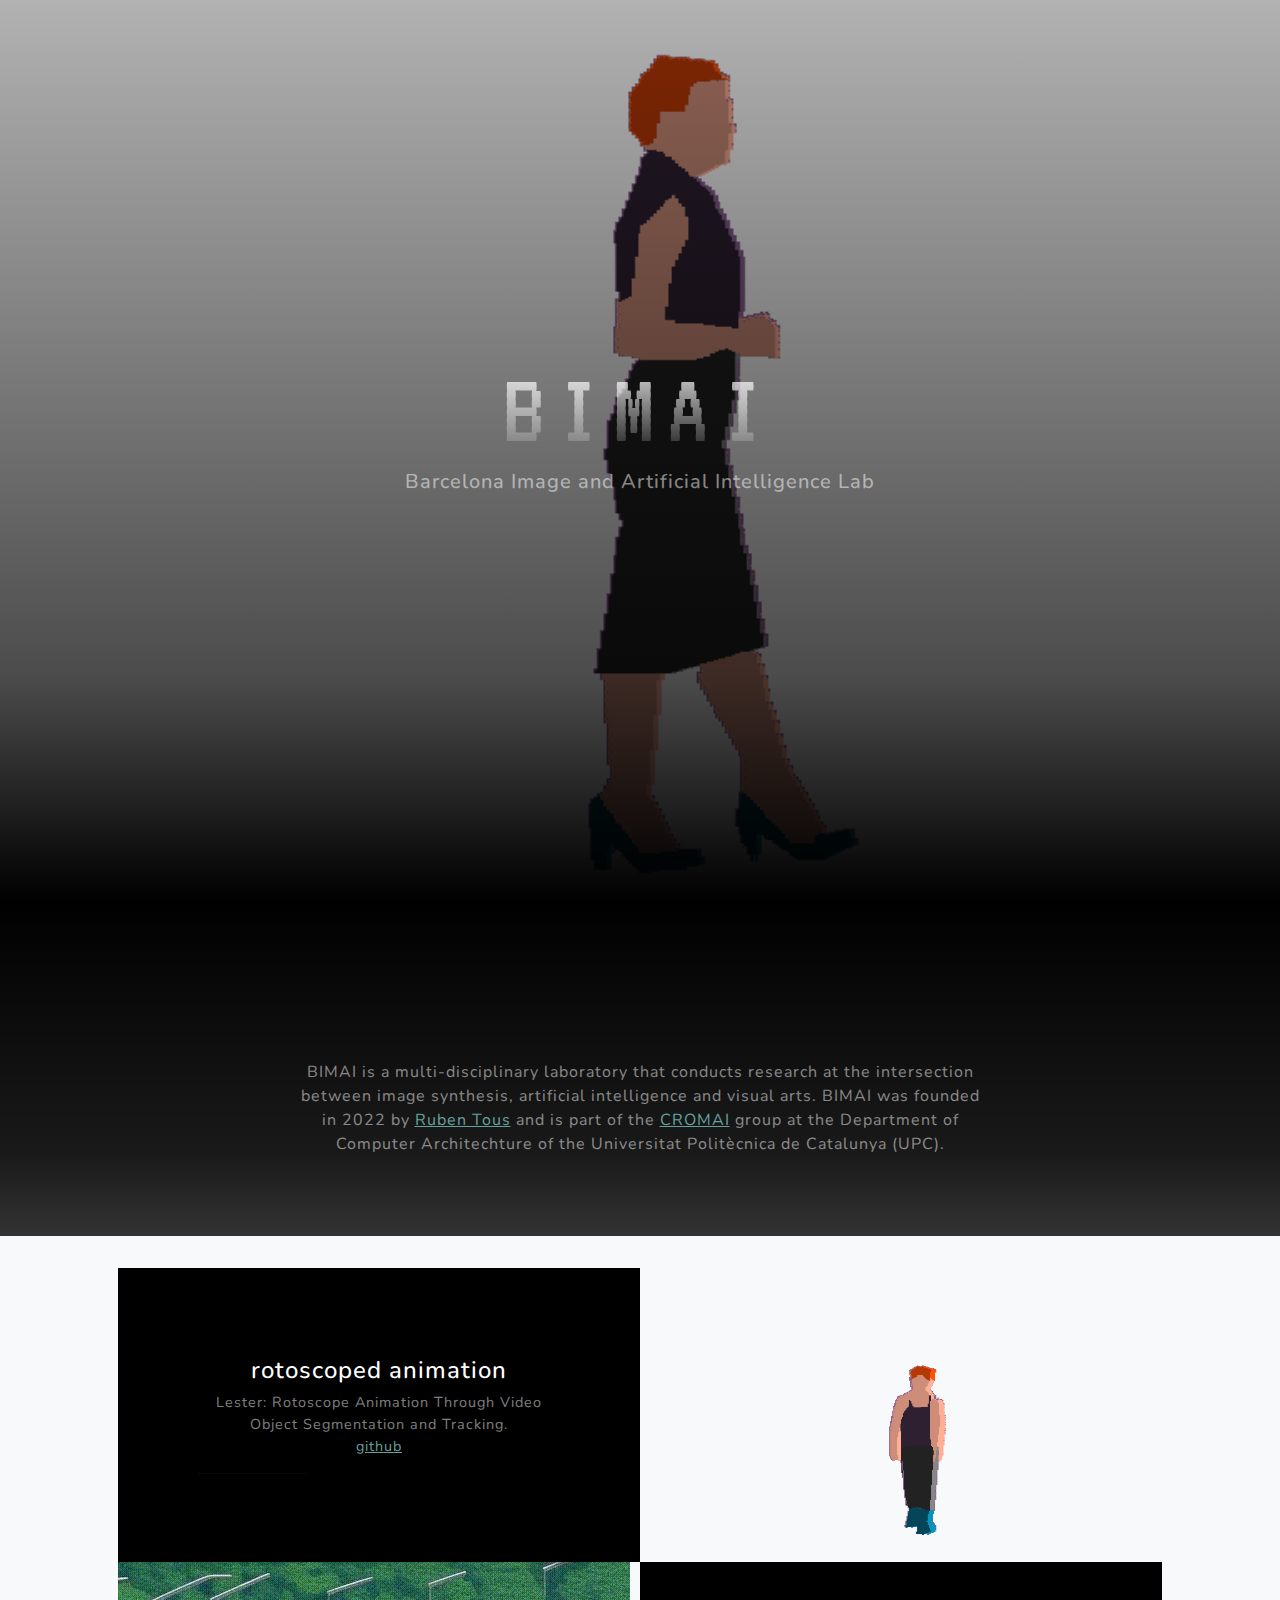
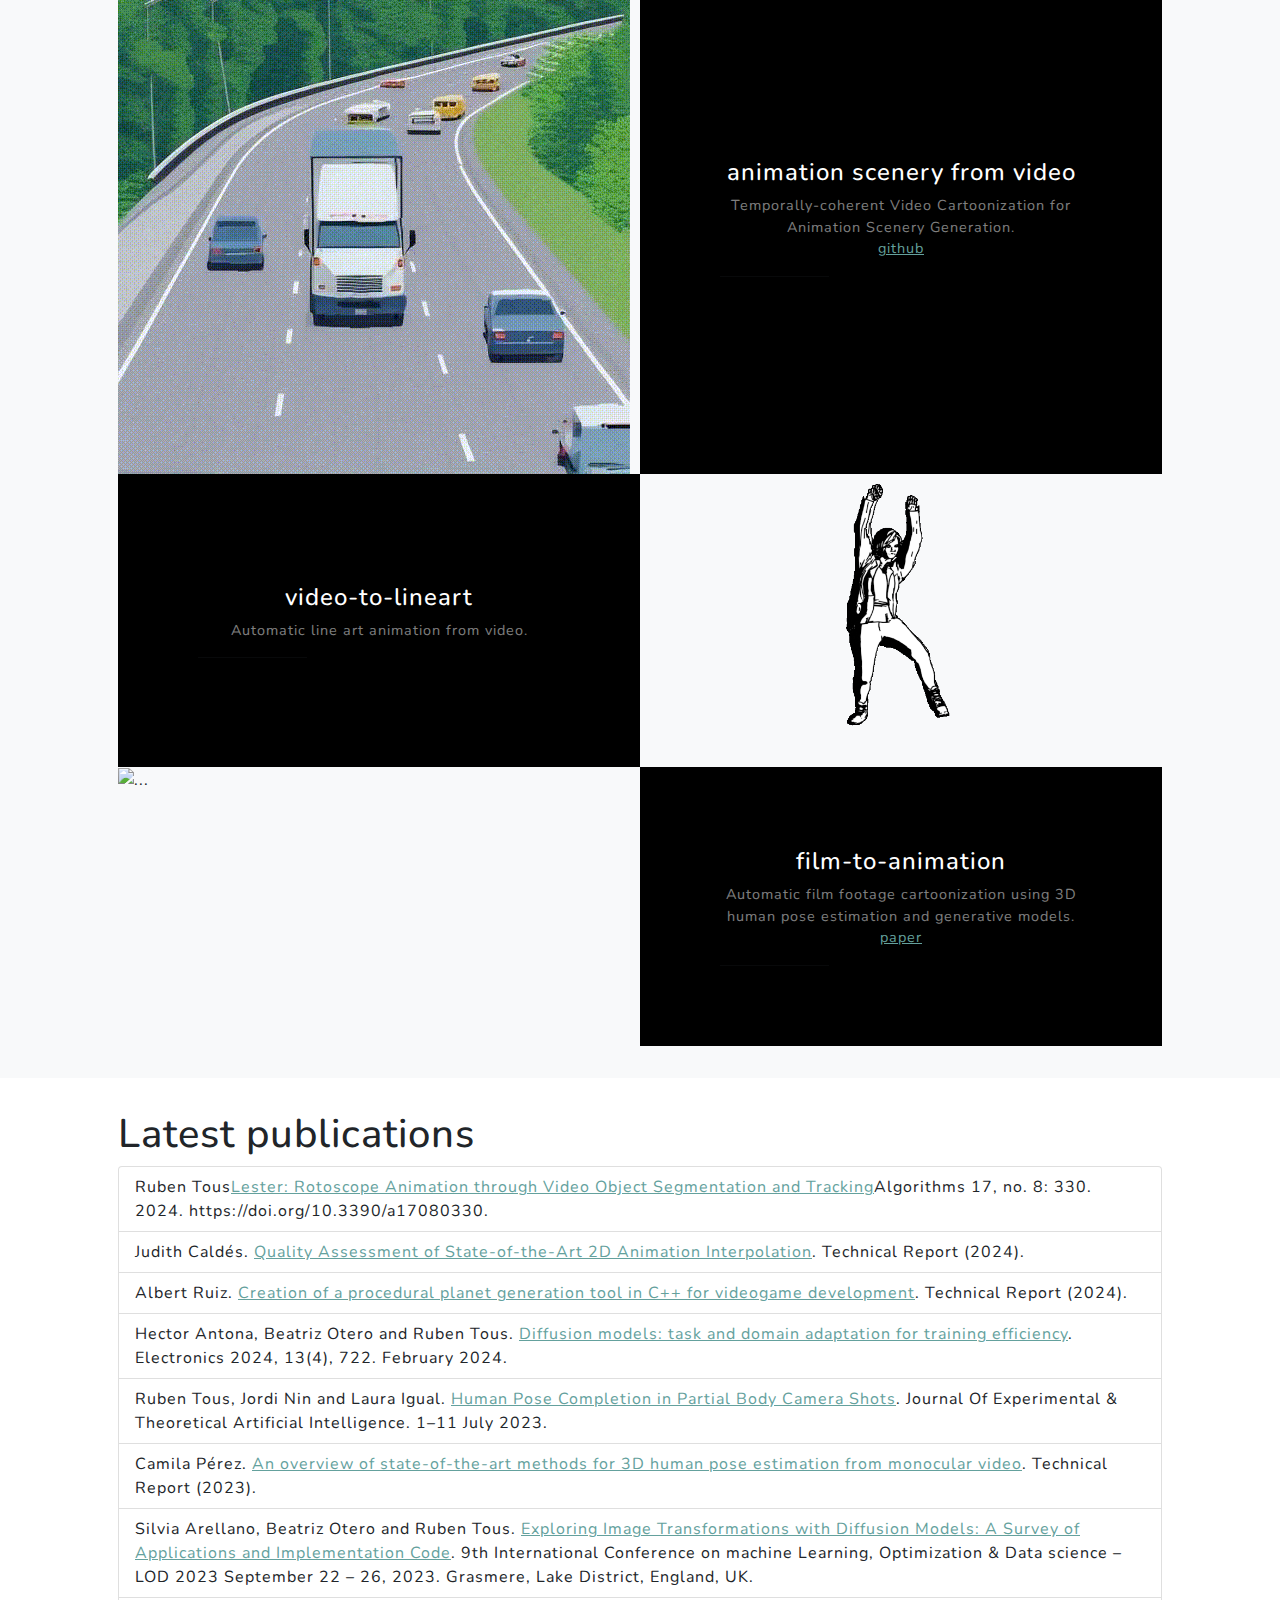
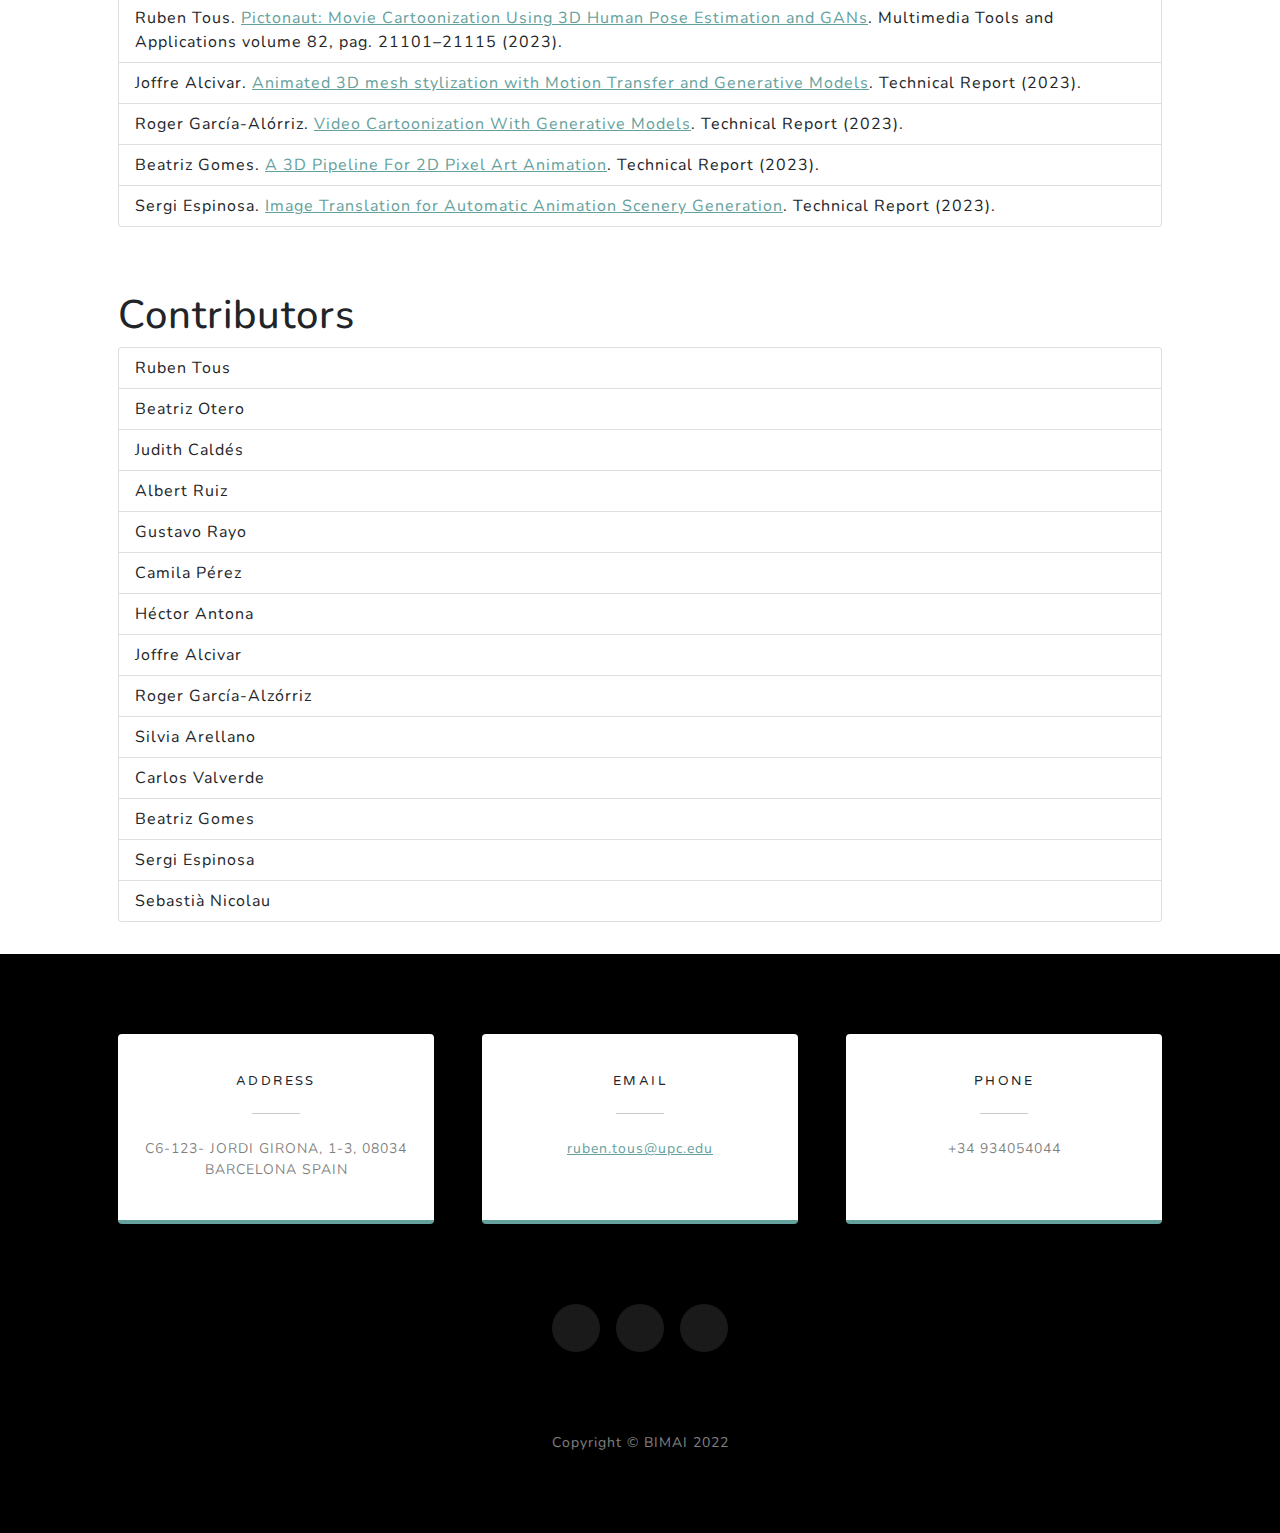
==== index.html @ 22941f3d "nc" ====
<!DOCTYPE html>
<html lang="en">
    <head>
        <meta charset="utf-8" />
        <meta name="viewport" content="width=device-width, initial-scale=1, shrink-to-fit=no" />
        <meta name="description" content="" />
        <meta name="author" content="" />
        <title>BIMAI Barcelona Image and Artificial Intelligence Lab</title>
        <link rel="icon" type="image/x-icon" href="assets/favicon.ico" />
        <!-- Font Awesome icons (free version)-->
        <script src="https://use.fontawesome.com/releases/v6.1.0/js/all.js" crossorigin="anonymous"></script>
        <!-- Google fonts-->
        <link href="https://fonts.googleapis.com/css?family=Varela+Round" rel="stylesheet" />
        <link href="https://fonts.googleapis.com/css?family=Varela+Round" rel="stylesheet" />
        <link href="https://fonts.googleapis.com/css2?family=VT323&display=swap" rel="stylesheet">
        <link href="https://fonts.googleapis.com/css?family=Nunito:200,200i,300,300i,400,400i,600,600i,700,700i,800,800i,900,900i" rel="stylesheet" />
        <!-- Core theme CSS (includes Bootstrap)-->
        <link href="css/styles.css" rel="stylesheet" />
    </head>
    <body id="page-top">
        <!-- Navigation-->
        <!--<nav class="navbar navbar-expand-lg navbar-light fixed-top" id="mainNav">
            <!--<div class="navbar-logo">
                <a href="http://upc.edu"><img src="assets/img/upc-positiu-p3005.png" alt="Test" height="100"  /></a>
            </div>-->
			<!--<div class="container px-4 px-lg-5">
                <button class="navbar-toggler navbar-toggler-right" type="button" data-bs-toggle="collapse" data-bs-target="#navbarResponsive" aria-controls="navbarResponsive" aria-expanded="false" aria-label="Toggle navigation">
                    Menu
                    <i class="fas fa-bars"></i>
                </button>
                <div class="collapse navbar-collapse" id="navbarResponsive">
                    <ul class="navbar-nav ms-auto">
                        <li class="nav-item"><a class="nav-link" href="#about">About</a></li>
                        <li class="nav-item"><a class="nav-link" href="#projects">Projects</a></li>
                        <li class="nav-item"><a class="nav-link" href="#signup">Contact</a></li>
                    </ul>
                </div>
				
            </div>
			
        </nav>-->
        <!-- Masthead-->
        <header class="masthead">
            <div class="container px-4 px-lg-5 d-flex h-100 align-items-center justify-content-center">
                <div class="d-flex justify-content-center">
                    <div class="text-center">
                        <h1 class="mx-auto my-0 text-uppercase">BIMAI</h1>
                        <h2 class="text-white-50 mx-auto mt-2 mb-5">Barcelona Image and Artificial Intelligence Lab</h2>
                        <!--<a class="btn btn-primary" href="#about">Get Started</a>-->
                    </div>
                </div>
            </div>
        </header>
        <!-- About-->
        <section class="about-section text-center" id="about">
            <div class="container px-4 px-lg-5">
                <div class="row gx-4 gx-lg-5 justify-content-center">
                    <div class="col-lg-8">
                        <!--<h2 class="text-white mb-4">Built with Bootstrap 5</h2>-->
                        <p class="text-white-50">
                            BIMAI is a multi-disciplinary laboratory that conducts research at the intersection between image synthesis, artificial intelligence and visual arts. BIMAI was founded in 2022 by <a href="https://personals.ac.upc.edu/rtous/">Ruben Tous</a> and is part of the <a href="https://recerca.ac.upc.edu/cromai/">CROMAI</a> group at the Department of Computer Architechture of the Universitat Politècnica de Catalunya (UPC).
                        </p>
                    </div>
                </div>
                <!--<img class="img-fluid" src="assets/img/ipad.png" alt="..." />-->
            </div>
        </section>
        <!-- Projects-->
		
        <section class="projects-section bg-light" id="projects">
            <div class="container px-4 px-lg-5">
                <!-- Featured Project Row-->
                <!--
                <div class="row gx-0 mb-4 mb-lg-5 align-items-center">
                    <div class="col-xl-8 col-lg-7"><img class="img-fluid mb-3 mb-lg-0" src="assets/img/paristexas.gif" alt="..." /></div>
                    <div class="col-xl-4 col-lg-5">
                        <div class="featured-text text-center text-lg-left">
                            <h4>Pictonaut</h4>
                            <p class="text-black-50 mb-0">Movie Cartoonization using 3D human pose estimation and generative models.</p>
                        </div>
                    </div>
                </div>-->
				<!-- Project Two Row-->
                <div class="row gx-0 justify-content-center">
                    <div class="col-lg-6"><img class="img-fluid" src="assets/img/man_walk_1.gif" alt="..." /></div>
                    <div class="col-lg-6 order-lg-first">
                        <div class="bg-black text-center h-100 project">
                            <div class="d-flex h-100">
                                <div class="project-text w-100 my-auto text-center text-lg-right">
                                    <h4 class="text-white">rotoscoped animation</h4>
                                    <p class="mb-0 text-white-50">Lester: Rotoscope Animation Through Video Object Segmentation and Tracking.</p>
                                     <p class="mb-0 text-white-50"><a href="https://github.com/rtous/lester">github</a></p>
                                    <hr class="d-none d-lg-block mb-0 me-0" />
                                </div>
                            </div>
                        </div>
                    </div>
                </div>
                <!-- Project Three Row-->
                <!--<div class="row gx-0 justify-content-center">
                    <div class="col-lg-6"><img class="img-fluid" src="assets/img/assiangirl.gif" alt="..." /></div>
                    <div class="col-lg-6 order-lg-first">
                        <div class="bg-black text-center h-100 project">
                            <div class="d-flex h-100">
                                <div class="project-text w-100 my-auto text-center text-lg-right">
                                    <h4 class="text-white">3d-to-animation</h4>
                                    <p class="mb-0 text-white-50">3D Mesh Stylization With Motion Transfer and Generative Models.</p>
                                    <hr class="d-none d-lg-block mb-0 me-0" />
                                </div>
                            </div>
                        </div>
                    </div>
                </div>-->
                <!-- Project One Row-->
                <div class="row gx-0 mb-5 mb-lg-0 justify-content-center">
                    <div class="col-lg-6"><img class="img-fluid" src="assets/img/gustavo.gif" alt="..." /></div>
                    <div class="col-lg-6">
                        <div class="bg-black text-center h-100 project">
                            <div class="d-flex h-100">
                                <div class="project-text w-100 my-auto text-center text-lg-left">
                                    <h4 class="text-white">animation scenery from video</h4>
                                    <p class="mb-0 text-white-50">Temporally-coherent Video Cartoonization for Animation Scenery Generation.</p>
                                    <p class="mb-0 text-white-50"><a href="https://github.com/gustavorayo/video-to-cartoon">github</a></p>
                                    <hr class="d-none d-lg-block mb-0 ms-0" />
                                </div>
                            </div>
                        </div>
                    </div>
                </div>
                
                <!-- Project Two Row-->
                <div class="row gx-0 justify-content-center">
                    <div class="col-lg-6"><img class="img-fluid" src="assets/img/tiktok.gif" alt="..." /></div>
                    <div class="col-lg-6 order-lg-first">
                        <div class="bg-black text-center h-100 project">
                            <div class="d-flex h-100">
                                <div class="project-text w-100 my-auto text-center text-lg-right">
                                    <h4 class="text-white">video-to-lineart</h4>
                                    <p class="mb-0 text-white-50">Automatic line art animation from video.</p>
                                    <hr class="d-none d-lg-block mb-0 me-0" />
                                </div>
                            </div>
                        </div>
                    </div>
                </div>
				<!-- Project One Row-->
                <div class="row gx-0 mb-5 mb-lg-0 justify-content-center">
                    <div class="col-lg-6"><img class="img-fluid" src="assets/img/paristexas.gif" alt="..." /></div>
                    <div class="col-lg-6">
                        <div class="bg-black text-center h-100 project">
                            <div class="d-flex h-100">
                                <div class="project-text w-100 my-auto text-center text-lg-left">
                                    <h4 class="text-white">film-to-animation</h4>
                                    <p class="mb-0 text-white-50">Automatic film footage cartoonization using 3D human pose estimation and generative models.</p>
                                    <p class="mb-0 text-white-50"><a href="https://link.springer.com/article/10.1007/s11042-023-14556-1">paper</a></p>
                                    <hr class="d-none d-lg-block mb-0 ms-0" />
                                </div>
                            </div>
                        </div>
                    </div>
                </div>
                
            </div>



        </section>

        <section class="ruben-section">
            <div class="container px-4 px-lg-5">
            <h1>Latest publications</h1>
            <ul class="list-group">
              <li class="list-group-item">Ruben Tous<a href="https://www.mdpi.com/1999-4893/17/8/330">Lester: Rotoscope Animation through Video Object Segmentation and Tracking</a>Algorithms 17, no. 8: 330. 2024. https://doi.org/10.3390/a17080330.</li>
              <li class="list-group-item">Judith Caldés. <a href="https://upcommons.upc.edu/browse">Quality Assessment of State-of-the-Art 2D Animation Interpolation</a>. Technical Report (2024).</li>
              <li class="list-group-item">Albert Ruiz. <a href="https://upcommons.upc.edu/browse">Creation of a procedural planet generation tool in C++ for videogame development</a>. Technical Report (2024).</li>
              
              <li class="list-group-item">Hector Antona, Beatriz Otero and Ruben Tous. <a href="https://www.mdpi.com/2079-9292/13/4/722">Diffusion models: task and domain adaptation for training efficiency</a>. Electronics 2024, 13(4), 722. February 2024.</li>
              <li class="list-group-item">Ruben Tous, Jordi Nin and Laura Igual. <a href="https://www.tandfonline.com/doi/abs/10.1080/0952813X.2023.2241575">Human Pose Completion in Partial Body Camera Shots</a>. Journal Of Experimental & Theoretical Artificial Intelligence. 1–11 July 2023.</li>
              <li class="list-group-item">Camila Pérez. <a href="https://upcommons.upc.edu/handle/2117/401727">An overview of state-of-the-art methods for 3D human pose estimation from monocular video</a>. Technical Report (2023).</li>
              <li class="list-group-item">Silvia Arellano, Beatriz Otero and Ruben Tous. <a href="https://dl.acm.org/doi/abs/10.1007/978-3-031-53966-4_2">Exploring Image Transformations with Diffusion Models: A Survey of Applications and Implementation Code</a>. 9th International Conference on machine Learning, Optimization & Data science – LOD 2023 September 22 – 26, 2023. Grasmere, Lake District, England, UK.</li>
              <li class="list-group-item">Ruben Tous. <a href="https://link.springer.com/article/10.1007/s11042-023-14556-1">Pictonaut: Movie Cartoonization Using 3D Human Pose Estimation and GANs</a>. Multimedia Tools and Applications volume 82, pag. 21101–21115 (2023).</li>
              <li class="list-group-item">Joffre Alcivar. <a href="https://upcommons.upc.edu/handle/2117/396875">Animated 3D mesh stylization with Motion Transfer and Generative Models</a>. Technical Report (2023).</li>
              <li class="list-group-item">Roger García-Alórriz. <a href="https://upcommons.upc.edu/handle/2117/410268">Video Cartoonization With
Generative Models</a>. Technical Report (2023).</li>
              <li class="list-group-item">Beatriz Gomes. <a href="https://upcommons.upc.edu/handle/2117/392235">A 3D Pipeline For 2D Pixel Art Animation</a>. Technical Report (2023).</li>
              <li class="list-group-item">Sergi Espinosa. <a href="https://upcommons.upc.edu/handle/2117/401046">Image Translation for Automatic Animation Scenery Generation</a>. Technical Report (2023).</li>
            </ul>
            </div>
        </section>

        <section class="ruben-section">
            <div class="container px-4 px-lg-5">
            <h1>Contributors</h1>
            <ul class="list-group">
              <li class="list-group-item">Ruben Tous</li>
              <li class="list-group-item">Beatriz Otero</li>
              <li class="list-group-item">Judith Caldés</li>
              <li class="list-group-item">Albert Ruiz</li>
              <li class="list-group-item">Gustavo Rayo</li>
              <li class="list-group-item">Camila Pérez</li>
              <li class="list-group-item">Héctor Antona</li>
              <li class="list-group-item">Joffre Alcivar</li>
              <li class="list-group-item">Roger García-Alzórriz</li>
              <li class="list-group-item">Silvia Arellano</li>
              <li class="list-group-item">Carlos Valverde</li>
              <li class="list-group-item">Beatriz Gomes</li>
              <li class="list-group-item">Sergi Espinosa</li>
              <li class="list-group-item">Sebastià Nicolau</li>
            </ul>
            </div>
        </section>
				
		
		
		
		
		
		
		
		
		
		
		
		
        <!-- Signup-->
        <!--
        <section class="signup-section" id="signup">
            <div class="container px-4 px-lg-5">
                <div class="row gx-4 gx-lg-5">
                    <div class="col-md-10 col-lg-8 mx-auto text-center">
                        <i class="far fa-paper-plane fa-2x mb-2 text-white"></i>
                        <h2 class="text-white mb-5">Subscribe to receive updates!</h2>
                        <form class="form-signup" id="contactForm" data-sb-form-api-token="API_TOKEN">
                            <div class="row input-group-newsletter">
                                <div class="col"><input class="form-control" id="emailAddress" type="email" placeholder="Enter email address..." aria-label="Enter email address..." data-sb-validations="required,email" /></div>
                                <div class="col-auto"><button class="btn btn-primary disabled" id="submitButton" type="submit">Notify Me!</button></div>
                            </div>
                            <div class="invalid-feedback mt-2" data-sb-feedback="emailAddress:required">An email is required.</div>
                            <div class="invalid-feedback mt-2" data-sb-feedback="emailAddress:email">Email is not valid.</div>
                            <div class="d-none" id="submitSuccessMessage">
                                <div class="text-center mb-3 mt-2 text-white">
                                    <div class="fw-bolder">Form submission successful!</div>
                                    To activate this form, sign up at
                                    <br />
                                    <a href="https://startbootstrap.com/solution/contact-forms">https://startbootstrap.com/solution/contact-forms</a>
                                </div>
                            </div>
                            <div class="d-none" id="submitErrorMessage"><div class="text-center text-danger mb-3 mt-2">Error sending message!</div></div>
                        </form>
                    </div>
                </div>
            </div>
        </section>
        -->
		
		
		
		
		
        <!-- Contact-->
        <section class="contact-section bg-black">
            <div class="container px-4 px-lg-5">
                <div class="row gx-4 gx-lg-5">
                    <div class="col-md-4 mb-3 mb-md-0">
                        <div class="card py-4 h-100">
                            <div class="card-body text-center">
                                <i class="fas fa-map-marked-alt text-primary mb-2"></i>
                                <h4 class="text-uppercase m-0">Address</h4>
                                <hr class="my-4 mx-auto" />
                                <div class="small text-black-50">C6-123- JORDI GIRONA, 1-3, 08034 BARCELONA SPAIN</div>
                            </div>
                        </div>
                    </div>
                    <div class="col-md-4 mb-3 mb-md-0">
                        <div class="card py-4 h-100">
                            <div class="card-body text-center">
                                <i class="fas fa-envelope text-primary mb-2"></i>
                                <h4 class="text-uppercase m-0">Email</h4>
                                <hr class="my-4 mx-auto" />
                                <div class="small text-black-50"><a href="#!">ruben.tous@upc.edu</a></div>
                            </div>
                        </div>
                    </div>
                    <div class="col-md-4 mb-3 mb-md-0">
                        <div class="card py-4 h-100">
                            <div class="card-body text-center">
                                <i class="fas fa-mobile-alt text-primary mb-2"></i>
                                <h4 class="text-uppercase m-0">Phone</h4>
                                <hr class="my-4 mx-auto" />
                                <div class="small text-black-50">+34 934054044</div>
                            </div>
                        </div>
                    </div>
                </div>
                <div class="social d-flex justify-content-center">
                    <a class="mx-2" href="#!"><i class="fab fa-twitter"></i></a>
                    <a class="mx-2" href="#!"><i class="fab fa-facebook-f"></i></a>
                    <a class="mx-2" href="#!"><i class="fab fa-github"></i></a>
                </div>
            </div>
            <!-- Team -->
        
        </section>
		
		

		
		
		
        <!-- Footer-->
        <footer class="footer bg-black small text-center text-white-50"><div class="container px-4 px-lg-5">Copyright &copy; BIMAI 2022</div></footer>
        <!-- Bootstrap core JS-->
        <script src="https://cdn.jsdelivr.net/npm/bootstrap@5.1.3/dist/js/bootstrap.bundle.min.js"></script>
        <!-- Core theme JS-->
        <script src="js/scripts.js"></script>
        <!-- * * * * * * * * * * * * * * * * * * * * * * * * * * * * * * * * * * * * * * * *-->
        <!-- * *                               SB Forms JS                               * *-->
        <!-- * * Activate your form at https://startbootstrap.com/solution/contact-forms * *-->
        <!-- * * * * * * * * * * * * * * * * * * * * * * * * * * * * * * * * * * * * * * * *-->
        <script src="https://cdn.startbootstrap.com/sb-forms-latest.js"></script>
    </body>
</html>
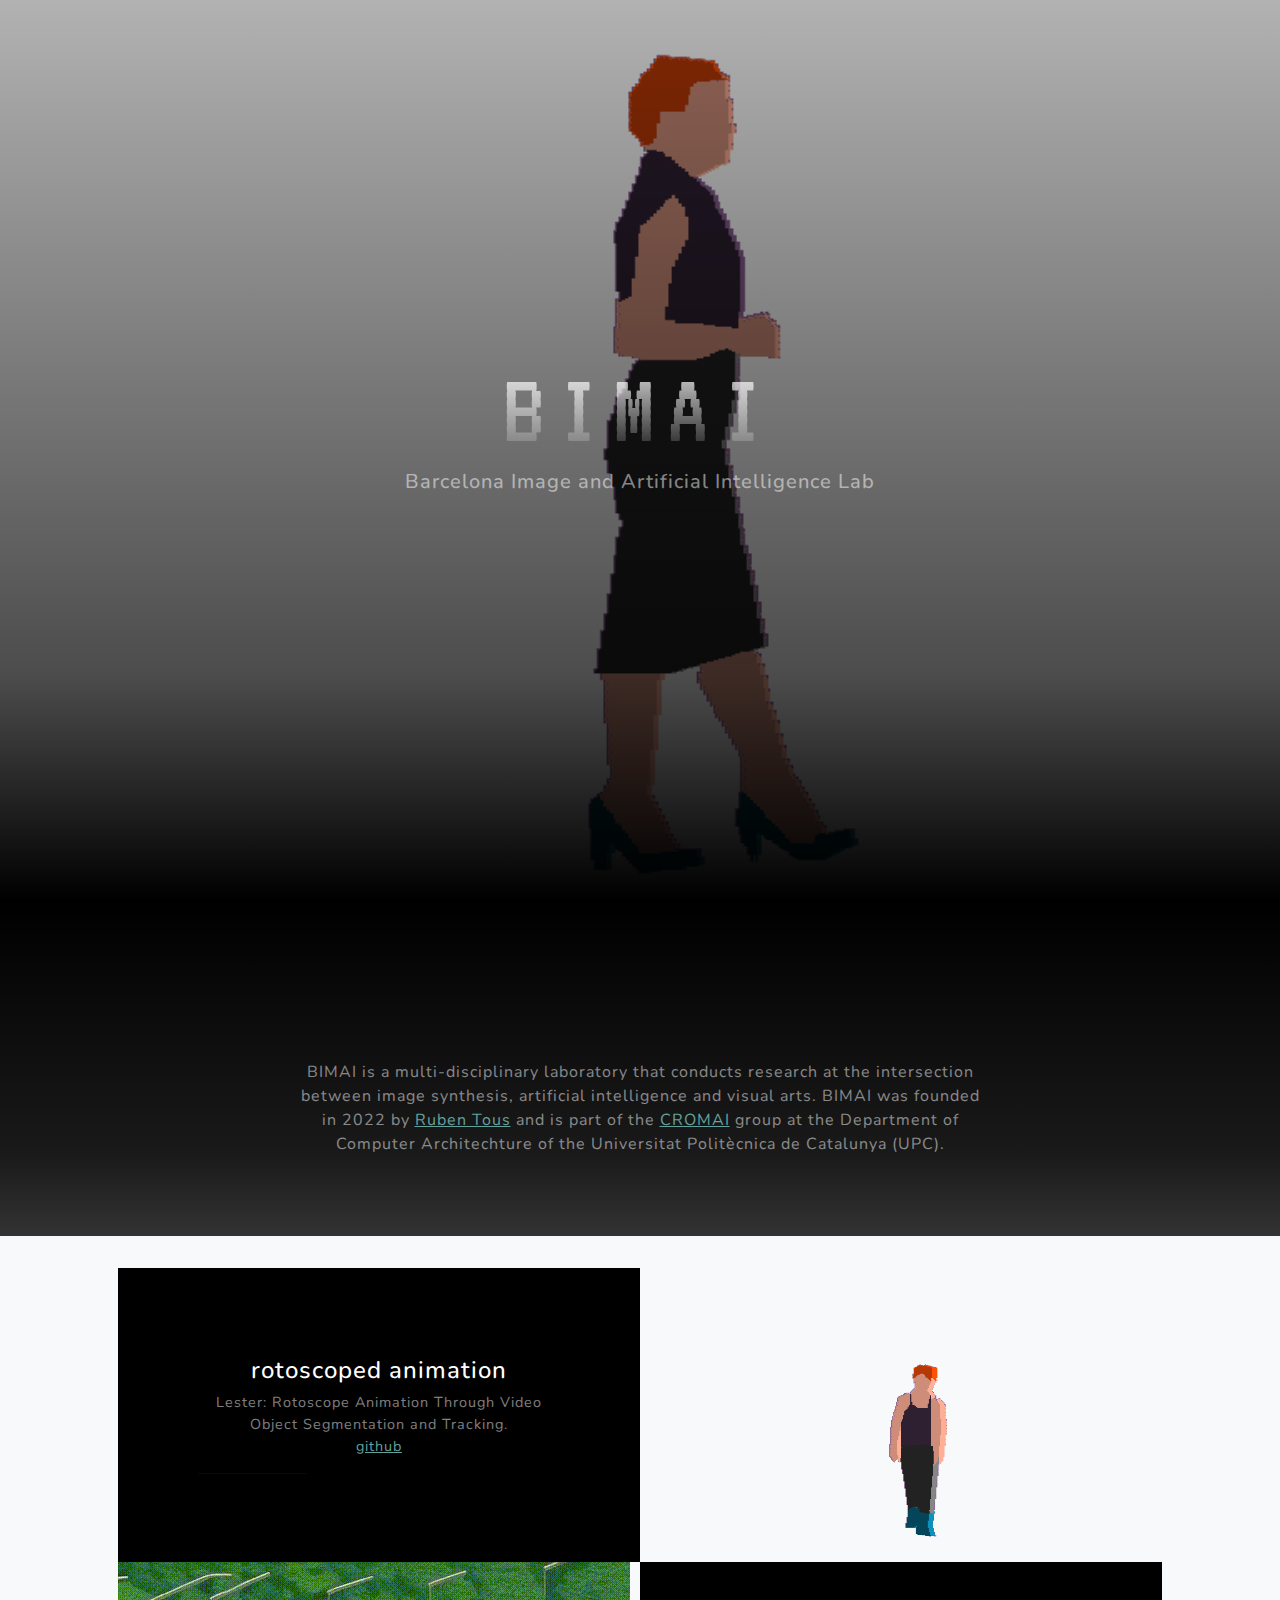
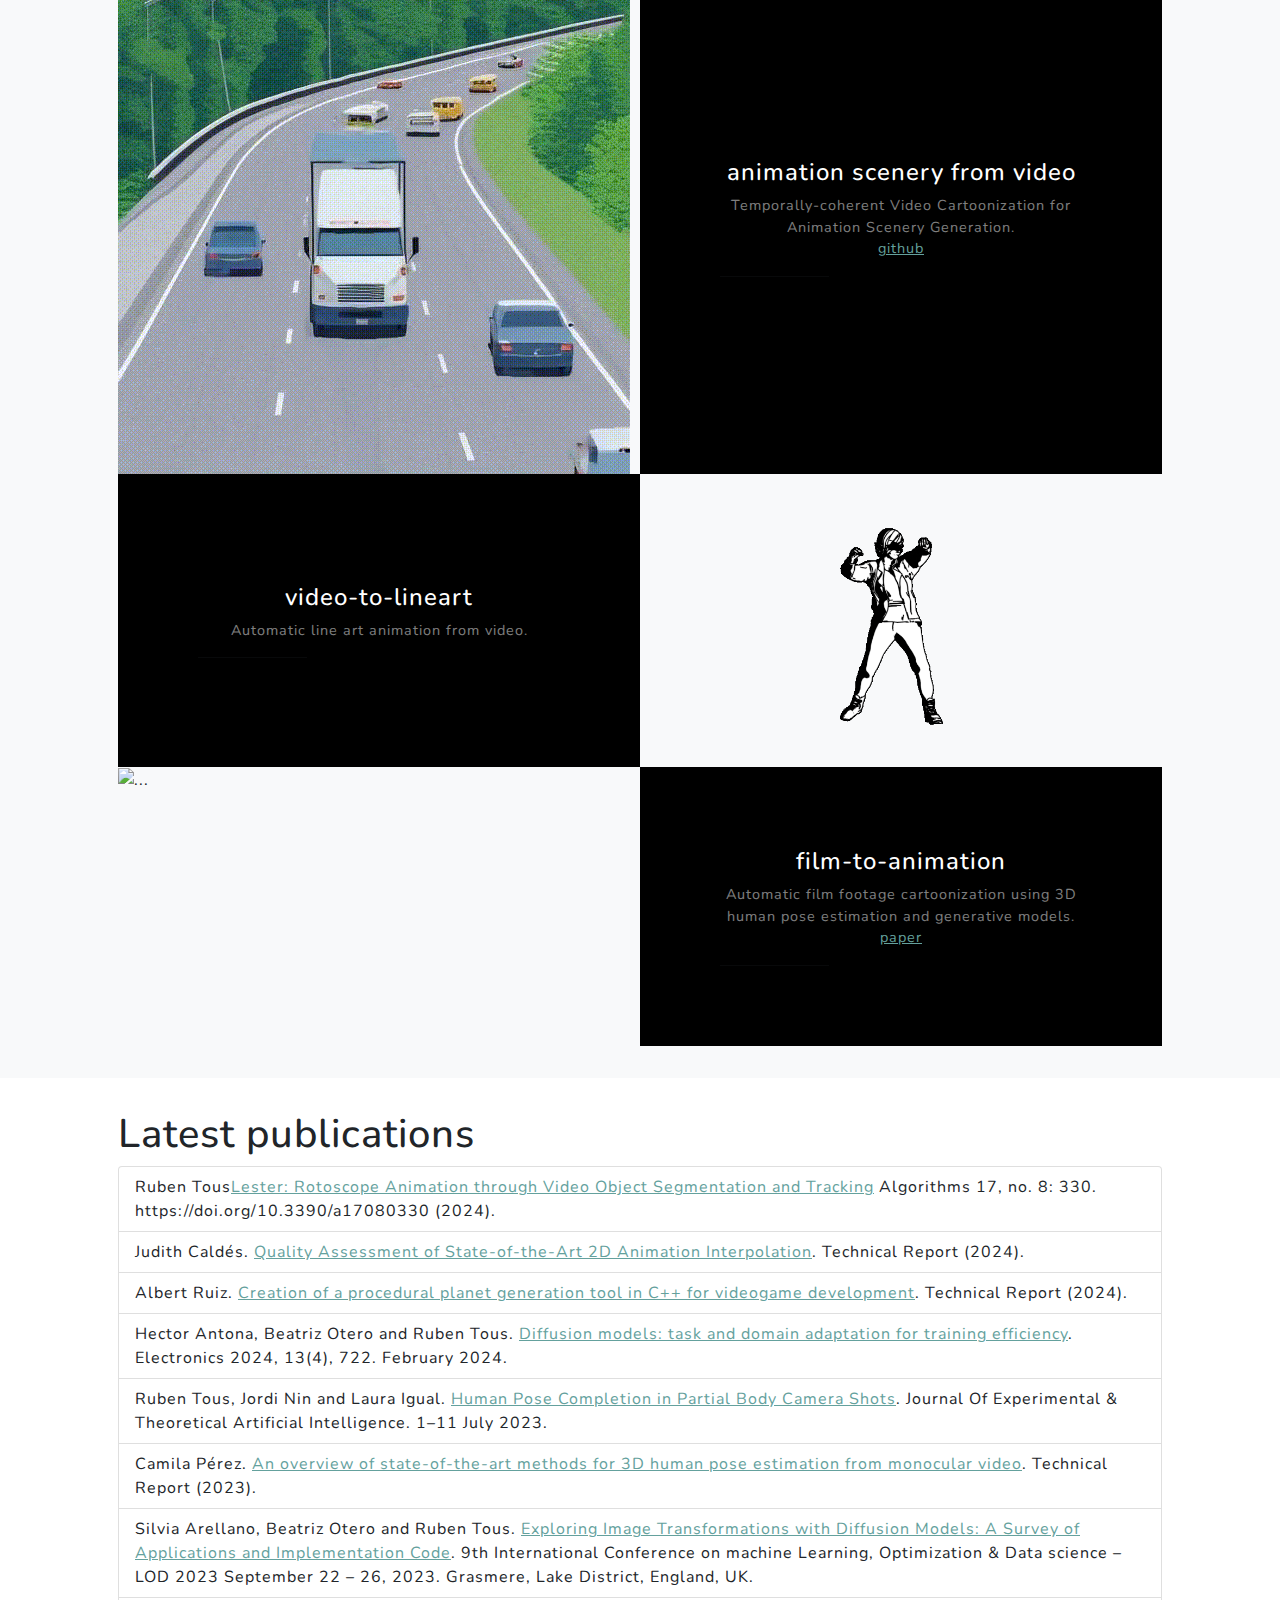
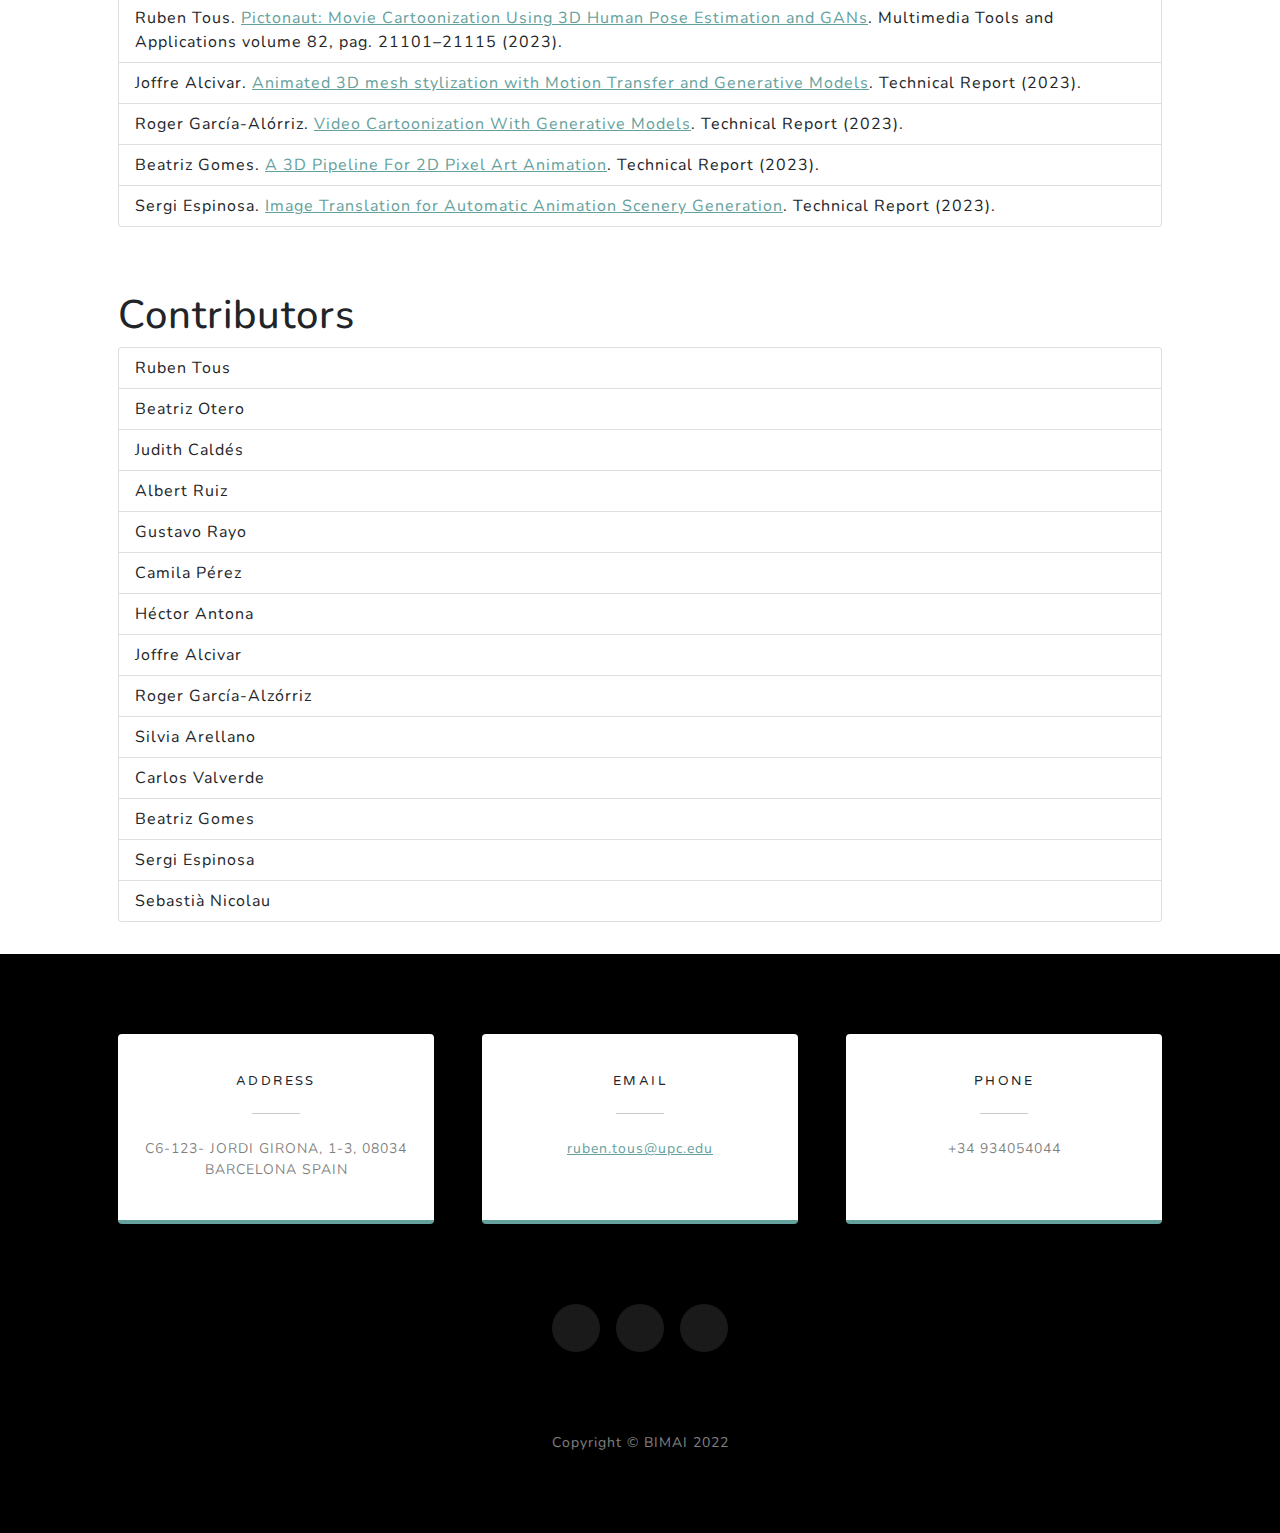
==== commit d6c13e63: "nc" ====
--- a/index.html
+++ b/index.html
@@ -170,7 +170,7 @@
             <div class="container px-4 px-lg-5">
             <h1>Latest publications</h1>
             <ul class="list-group">
-              <li class="list-group-item">Ruben Tous<a href="https://www.mdpi.com/1999-4893/17/8/330">Lester: Rotoscope Animation through Video Object Segmentation and Tracking</a>Algorithms 17, no. 8: 330. 2024. https://doi.org/10.3390/a17080330.</li>
+              <li class="list-group-item">Ruben Tous<a href="https://www.mdpi.com/1999-4893/17/8/330">Lester: Rotoscope Animation through Video Object Segmentation and Tracking</a> Algorithms 17, no. 8: 330. https://doi.org/10.3390/a17080330 (2024).</li>
               <li class="list-group-item">Judith Caldés. <a href="https://upcommons.upc.edu/browse">Quality Assessment of State-of-the-Art 2D Animation Interpolation</a>. Technical Report (2024).</li>
               <li class="list-group-item">Albert Ruiz. <a href="https://upcommons.upc.edu/browse">Creation of a procedural planet generation tool in C++ for videogame development</a>. Technical Report (2024).</li>
               
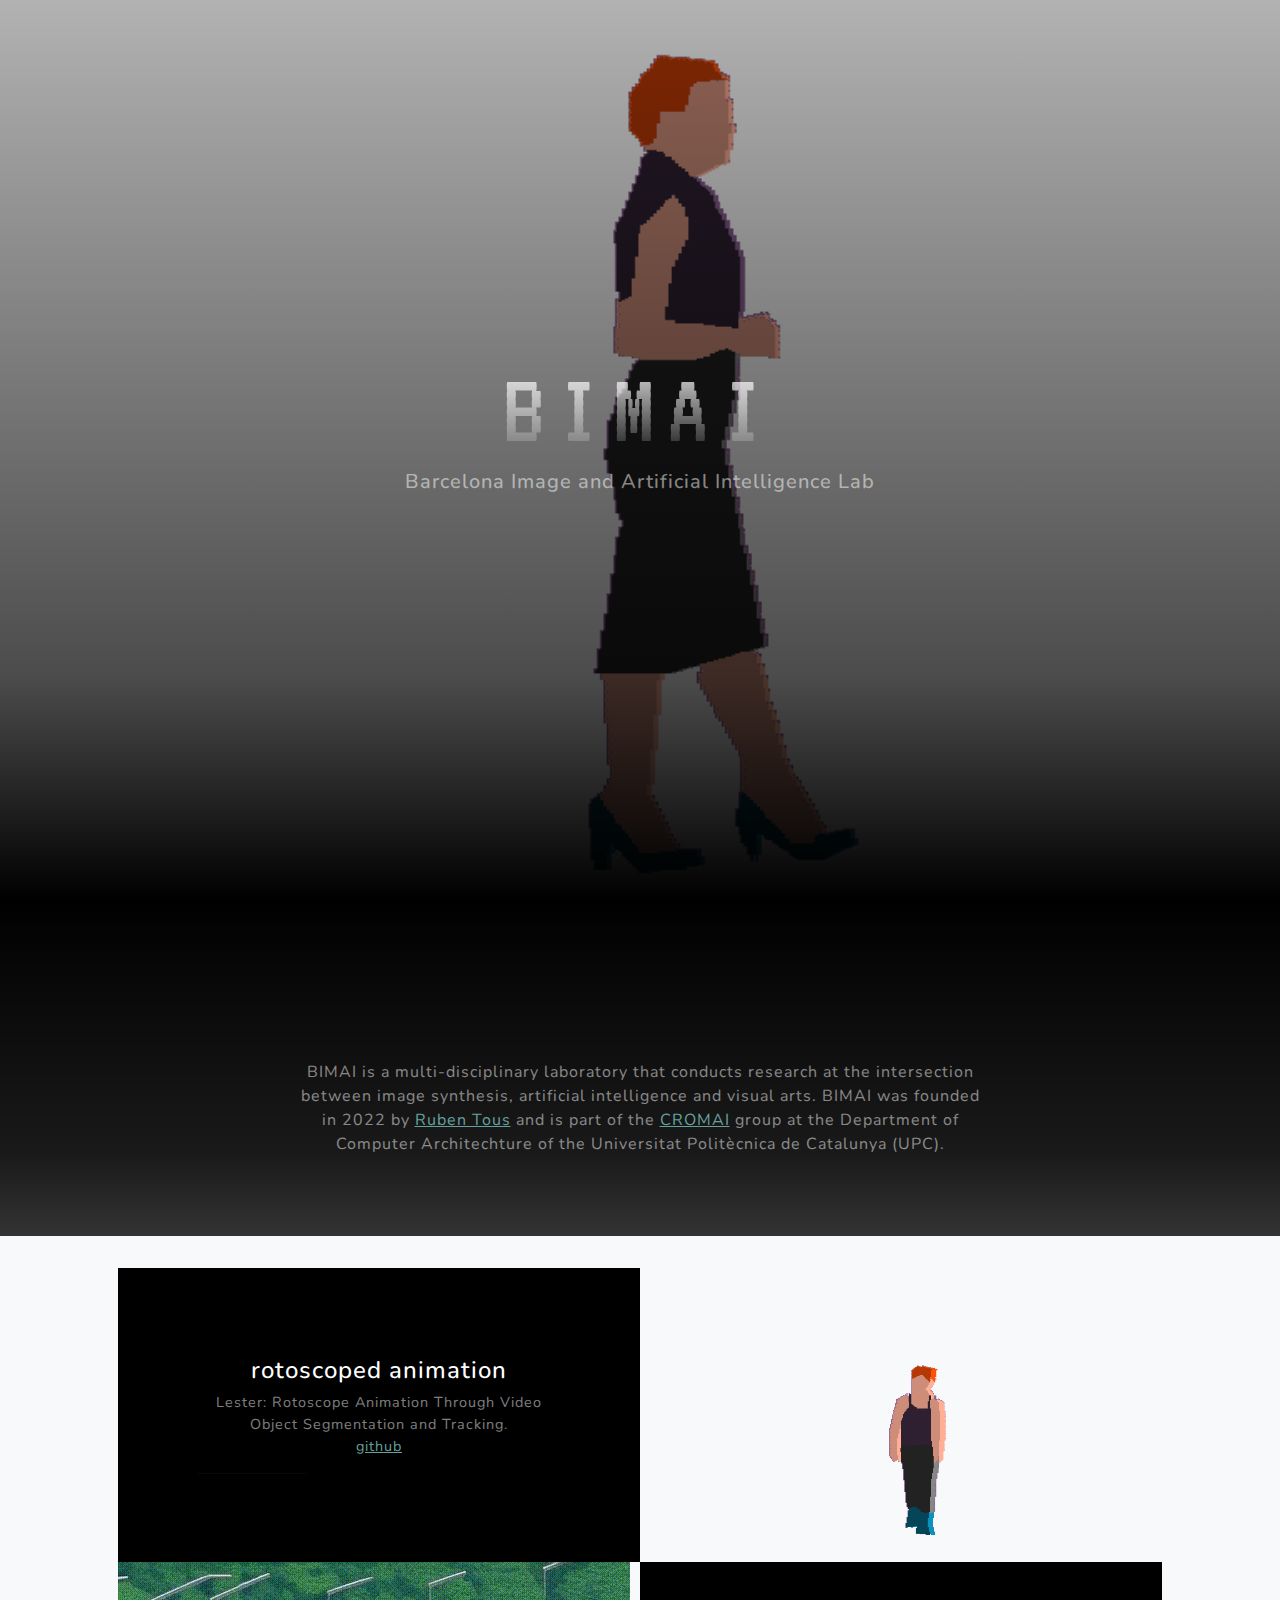
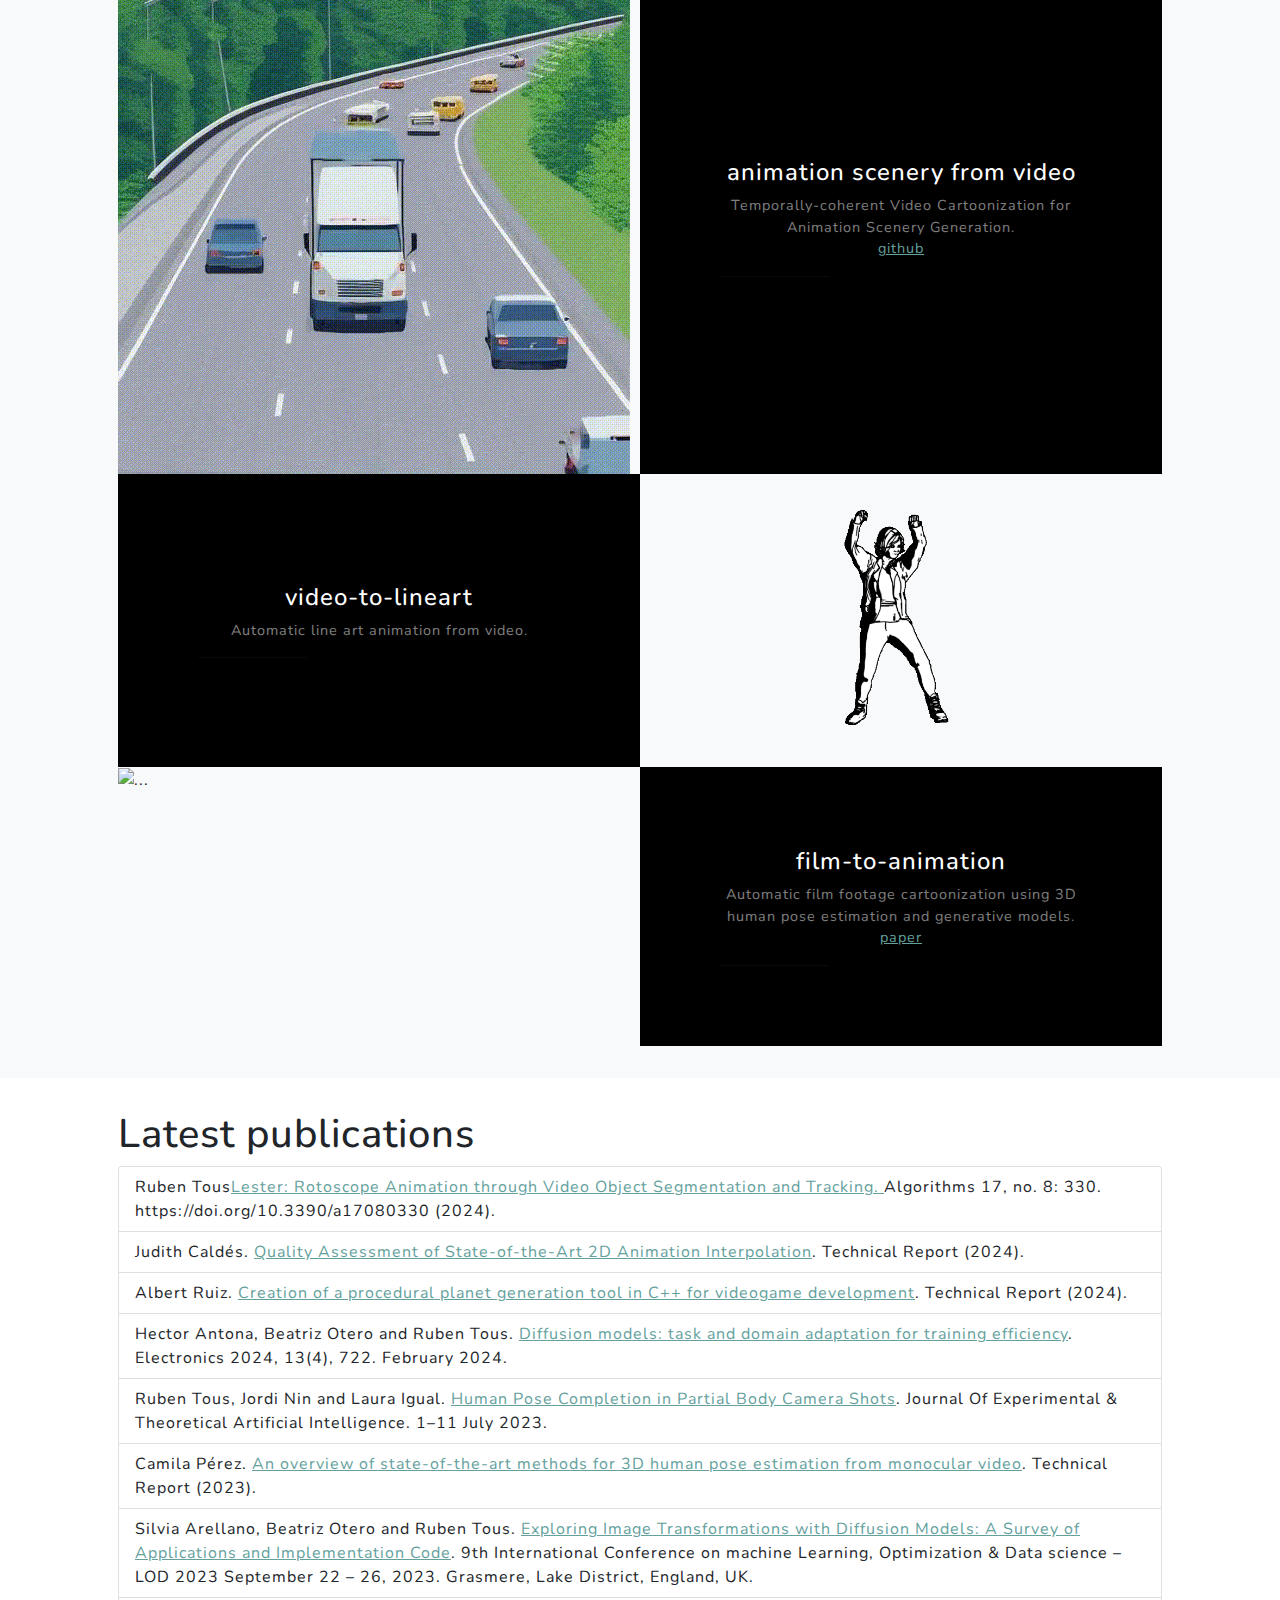
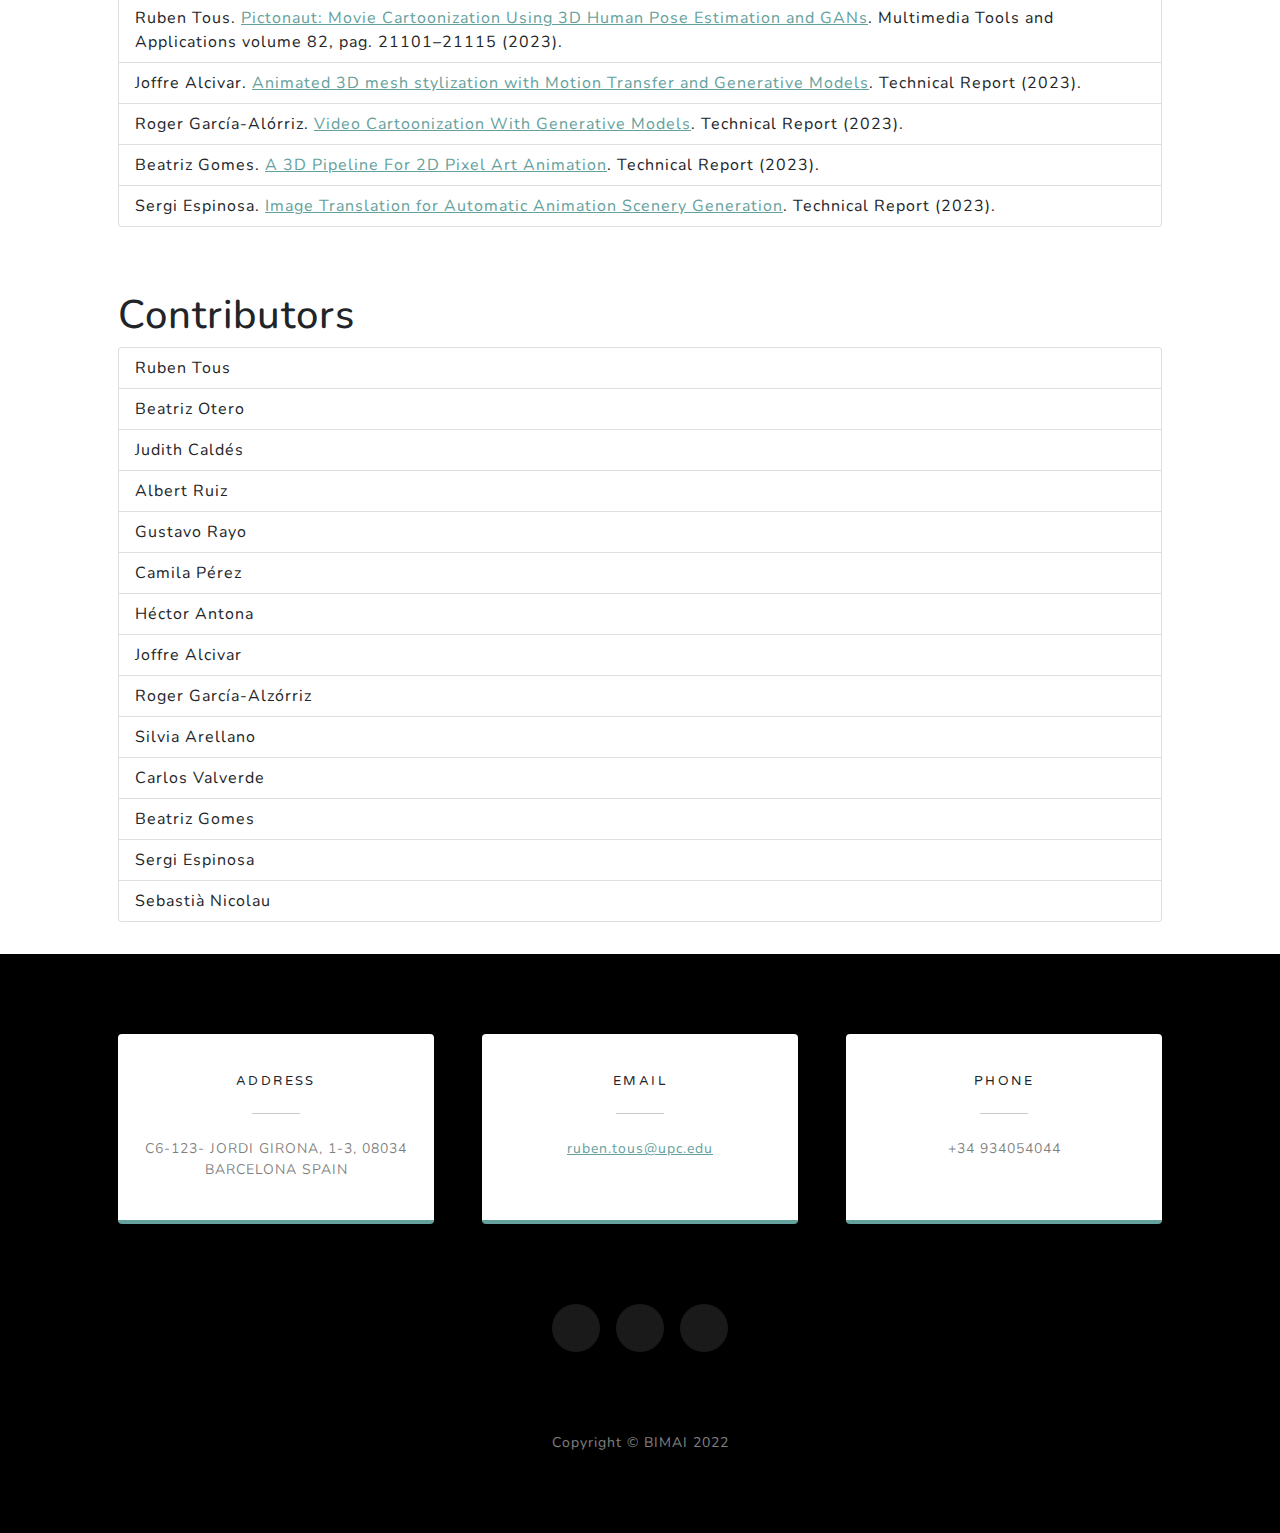
==== commit b39513d3: "nc" ====
--- a/index.html
+++ b/index.html
@@ -170,7 +170,7 @@
             <div class="container px-4 px-lg-5">
             <h1>Latest publications</h1>
             <ul class="list-group">
-              <li class="list-group-item">Ruben Tous<a href="https://www.mdpi.com/1999-4893/17/8/330">Lester: Rotoscope Animation through Video Object Segmentation and Tracking</a> Algorithms 17, no. 8: 330. https://doi.org/10.3390/a17080330 (2024).</li>
+              <li class="list-group-item">Ruben Tous<a href="https://www.mdpi.com/1999-4893/17/8/330">Lester: Rotoscope Animation through Video Object Segmentation and Tracking. </a>Algorithms 17, no. 8: 330. https://doi.org/10.3390/a17080330 (2024).</li>
               <li class="list-group-item">Judith Caldés. <a href="https://upcommons.upc.edu/browse">Quality Assessment of State-of-the-Art 2D Animation Interpolation</a>. Technical Report (2024).</li>
               <li class="list-group-item">Albert Ruiz. <a href="https://upcommons.upc.edu/browse">Creation of a procedural planet generation tool in C++ for videogame development</a>. Technical Report (2024).</li>
               
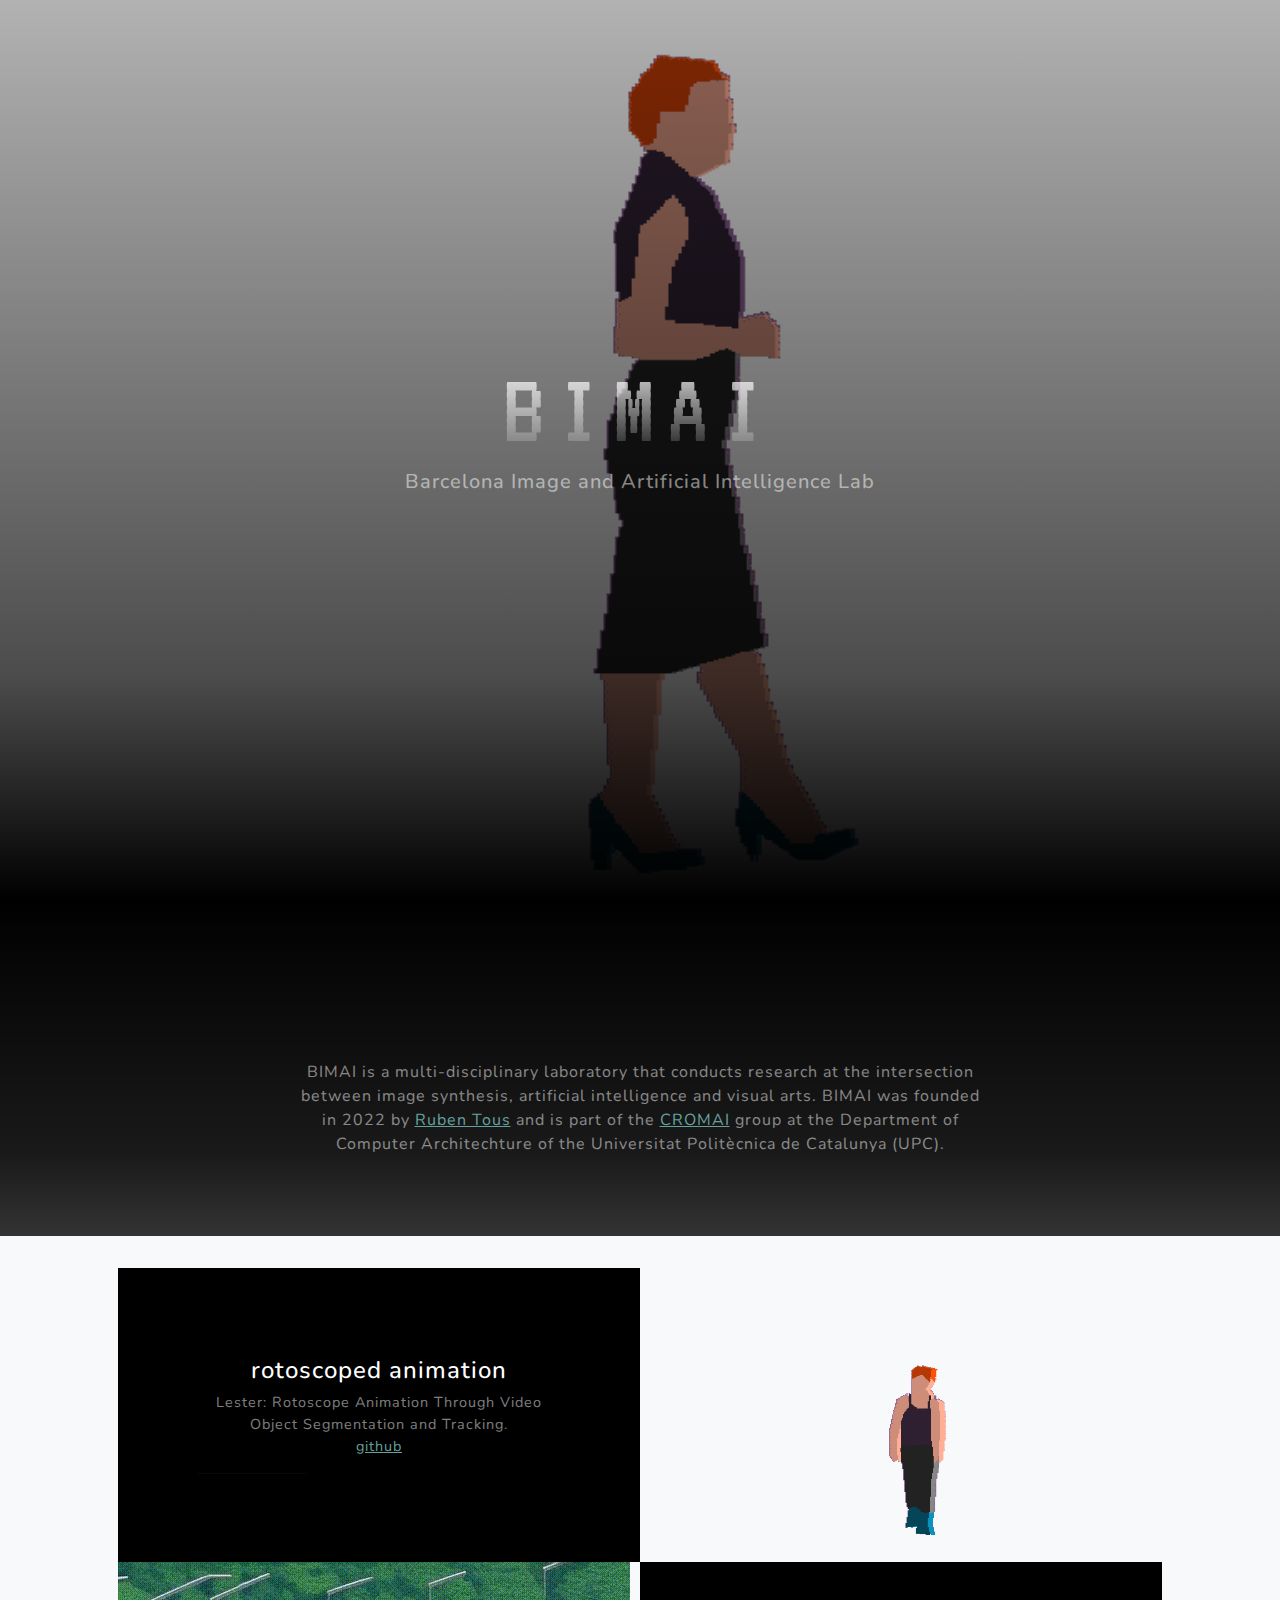
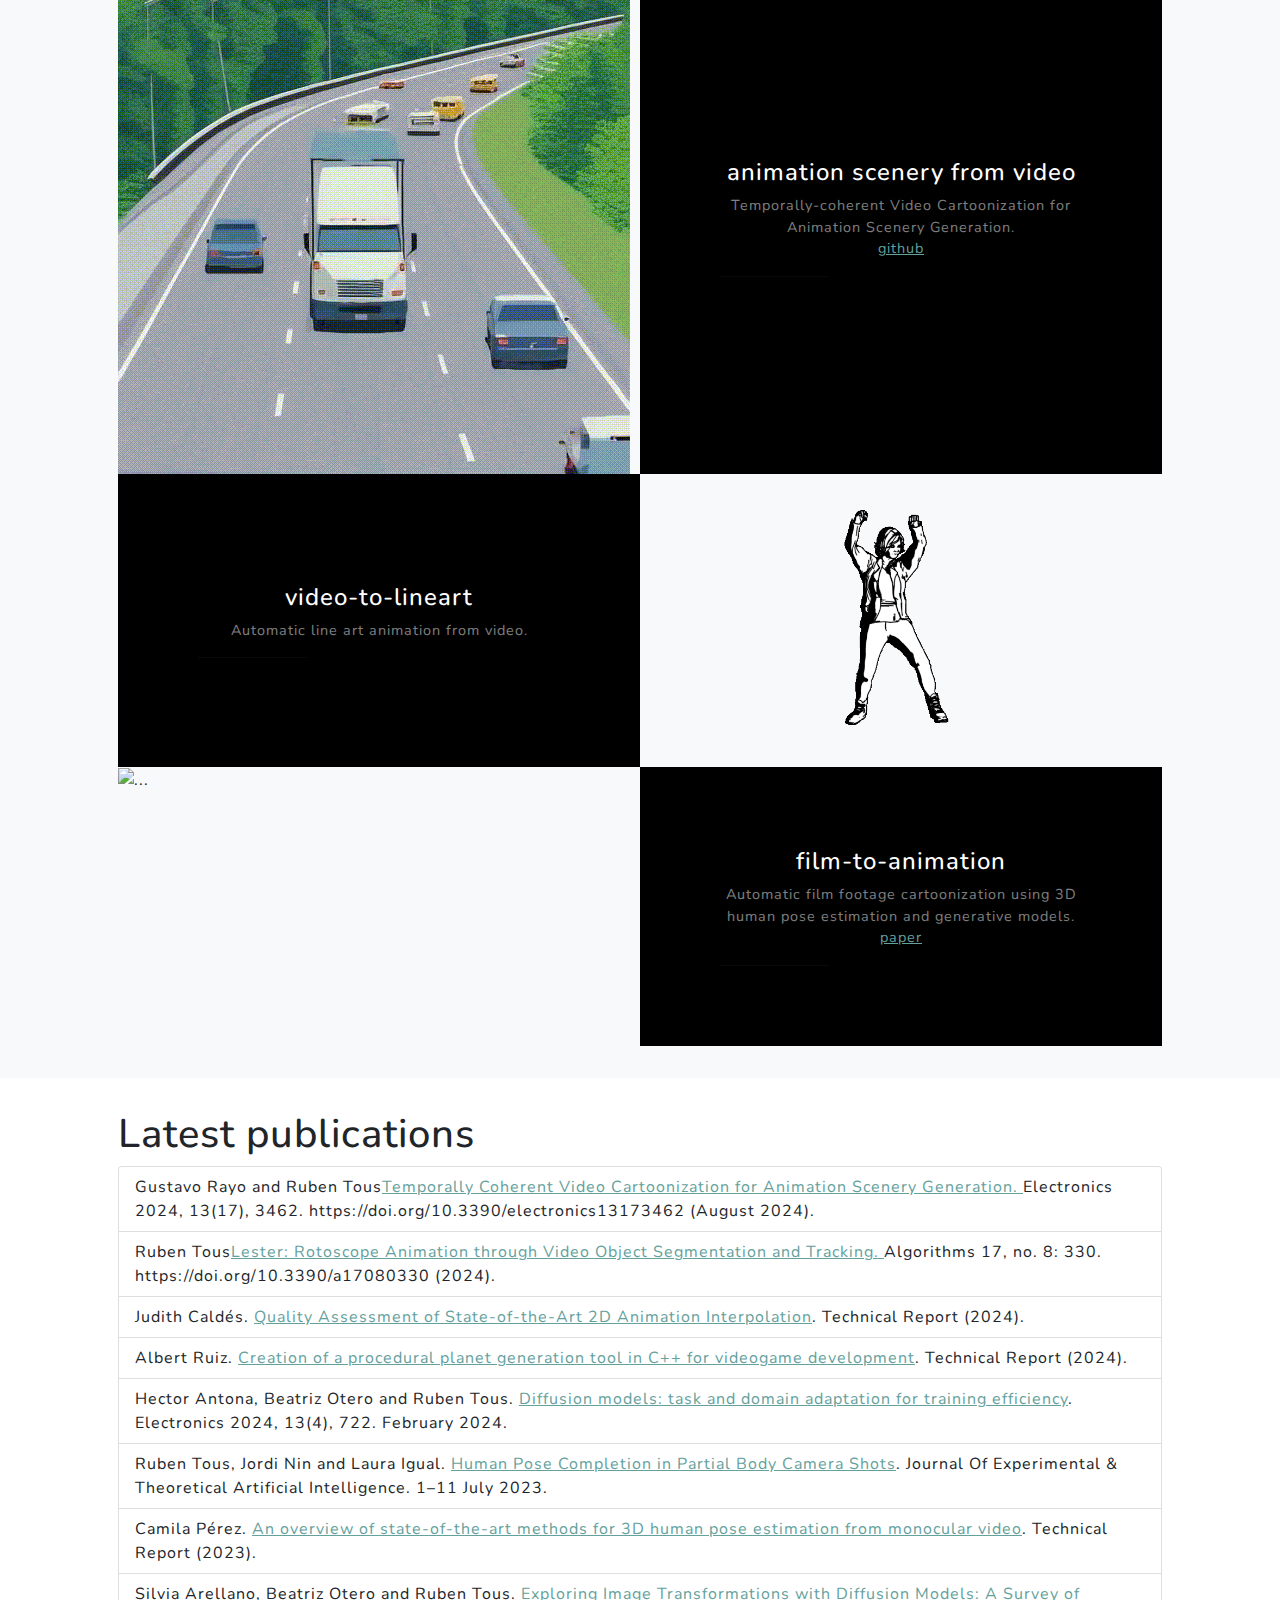
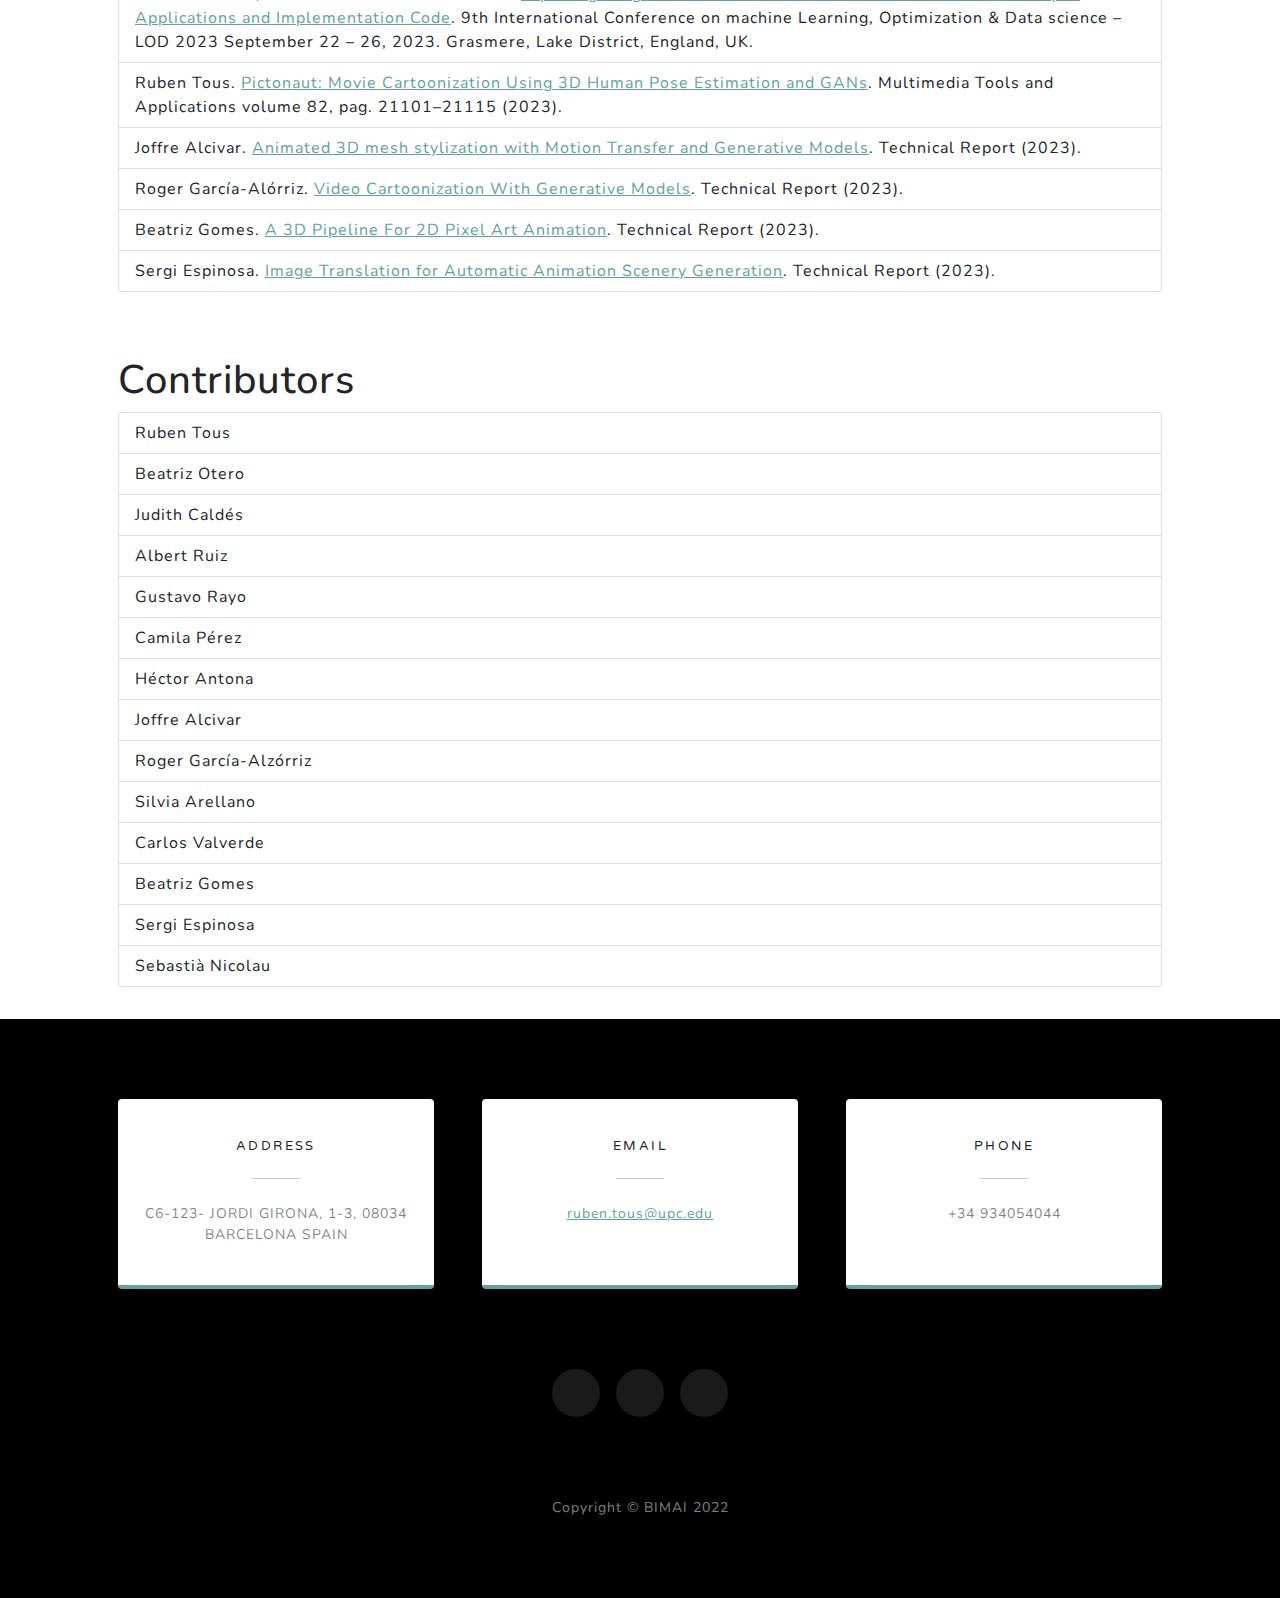
==== commit 8016b96d: "nc" ====
--- a/index.html
+++ b/index.html
@@ -170,6 +170,7 @@
             <div class="container px-4 px-lg-5">
             <h1>Latest publications</h1>
             <ul class="list-group">
+              <li class="list-group-item">Gustavo Rayo and Ruben Tous<a href="https://www.mdpi.com/1999-4893/17/8/330">Temporally Coherent Video Cartoonization for Animation Scenery Generation. </a>Electronics 2024, 13(17), 3462. https://doi.org/10.3390/electronics13173462 (August 2024).</li>
               <li class="list-group-item">Ruben Tous<a href="https://www.mdpi.com/1999-4893/17/8/330">Lester: Rotoscope Animation through Video Object Segmentation and Tracking. </a>Algorithms 17, no. 8: 330. https://doi.org/10.3390/a17080330 (2024).</li>
               <li class="list-group-item">Judith Caldés. <a href="https://upcommons.upc.edu/browse">Quality Assessment of State-of-the-Art 2D Animation Interpolation</a>. Technical Report (2024).</li>
               <li class="list-group-item">Albert Ruiz. <a href="https://upcommons.upc.edu/browse">Creation of a procedural planet generation tool in C++ for videogame development</a>. Technical Report (2024).</li>
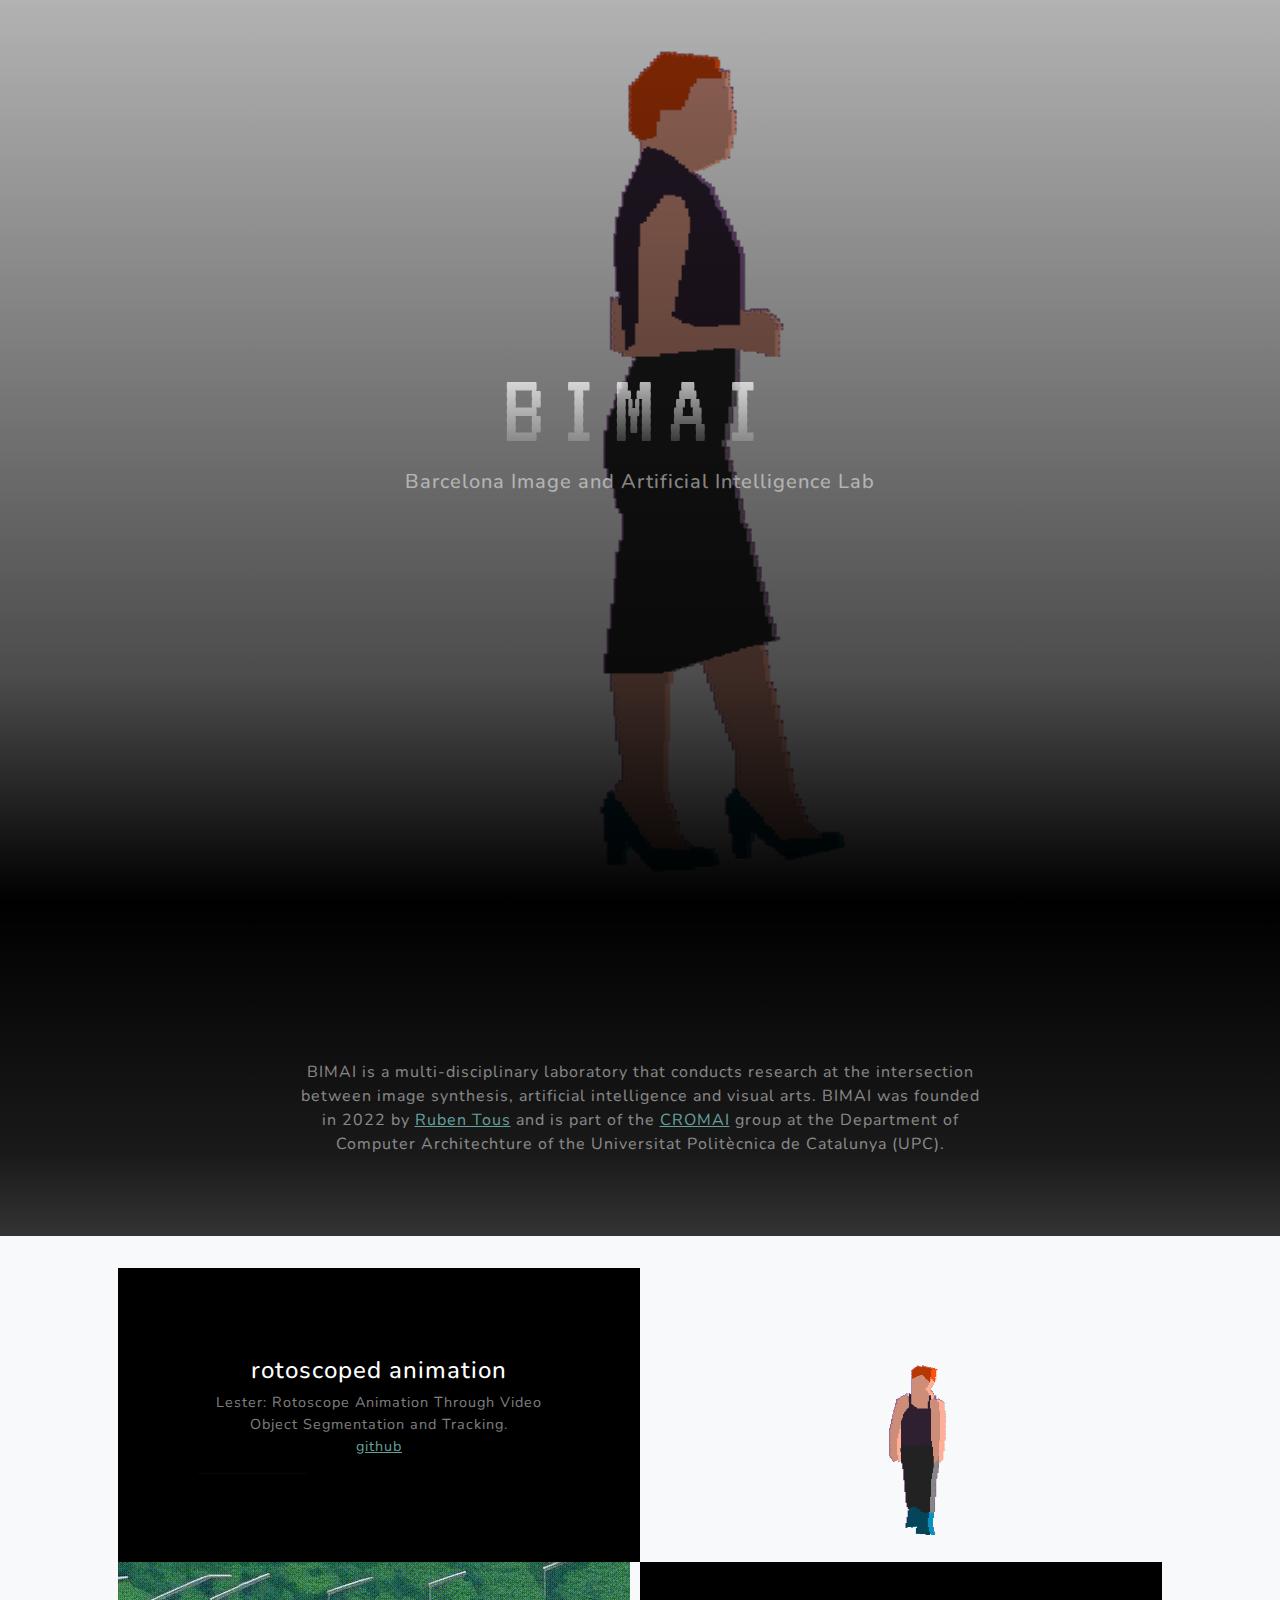
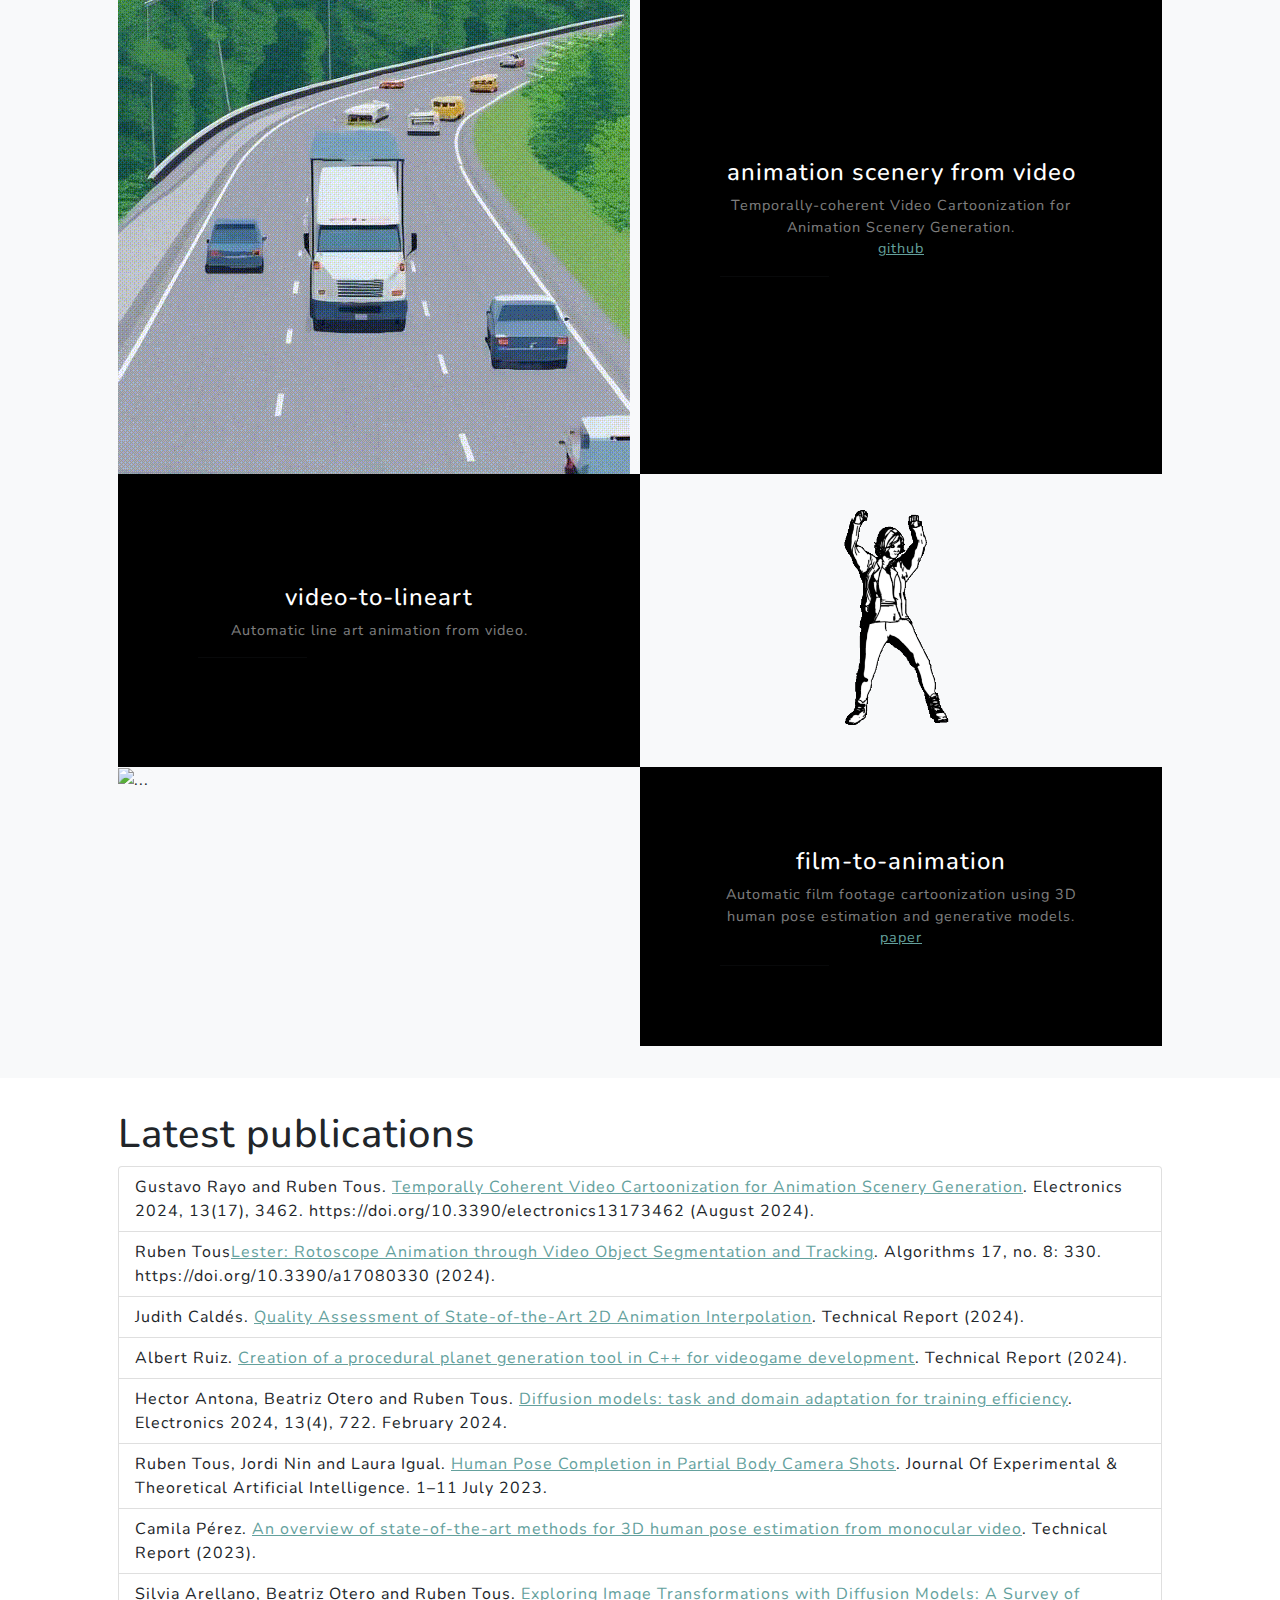
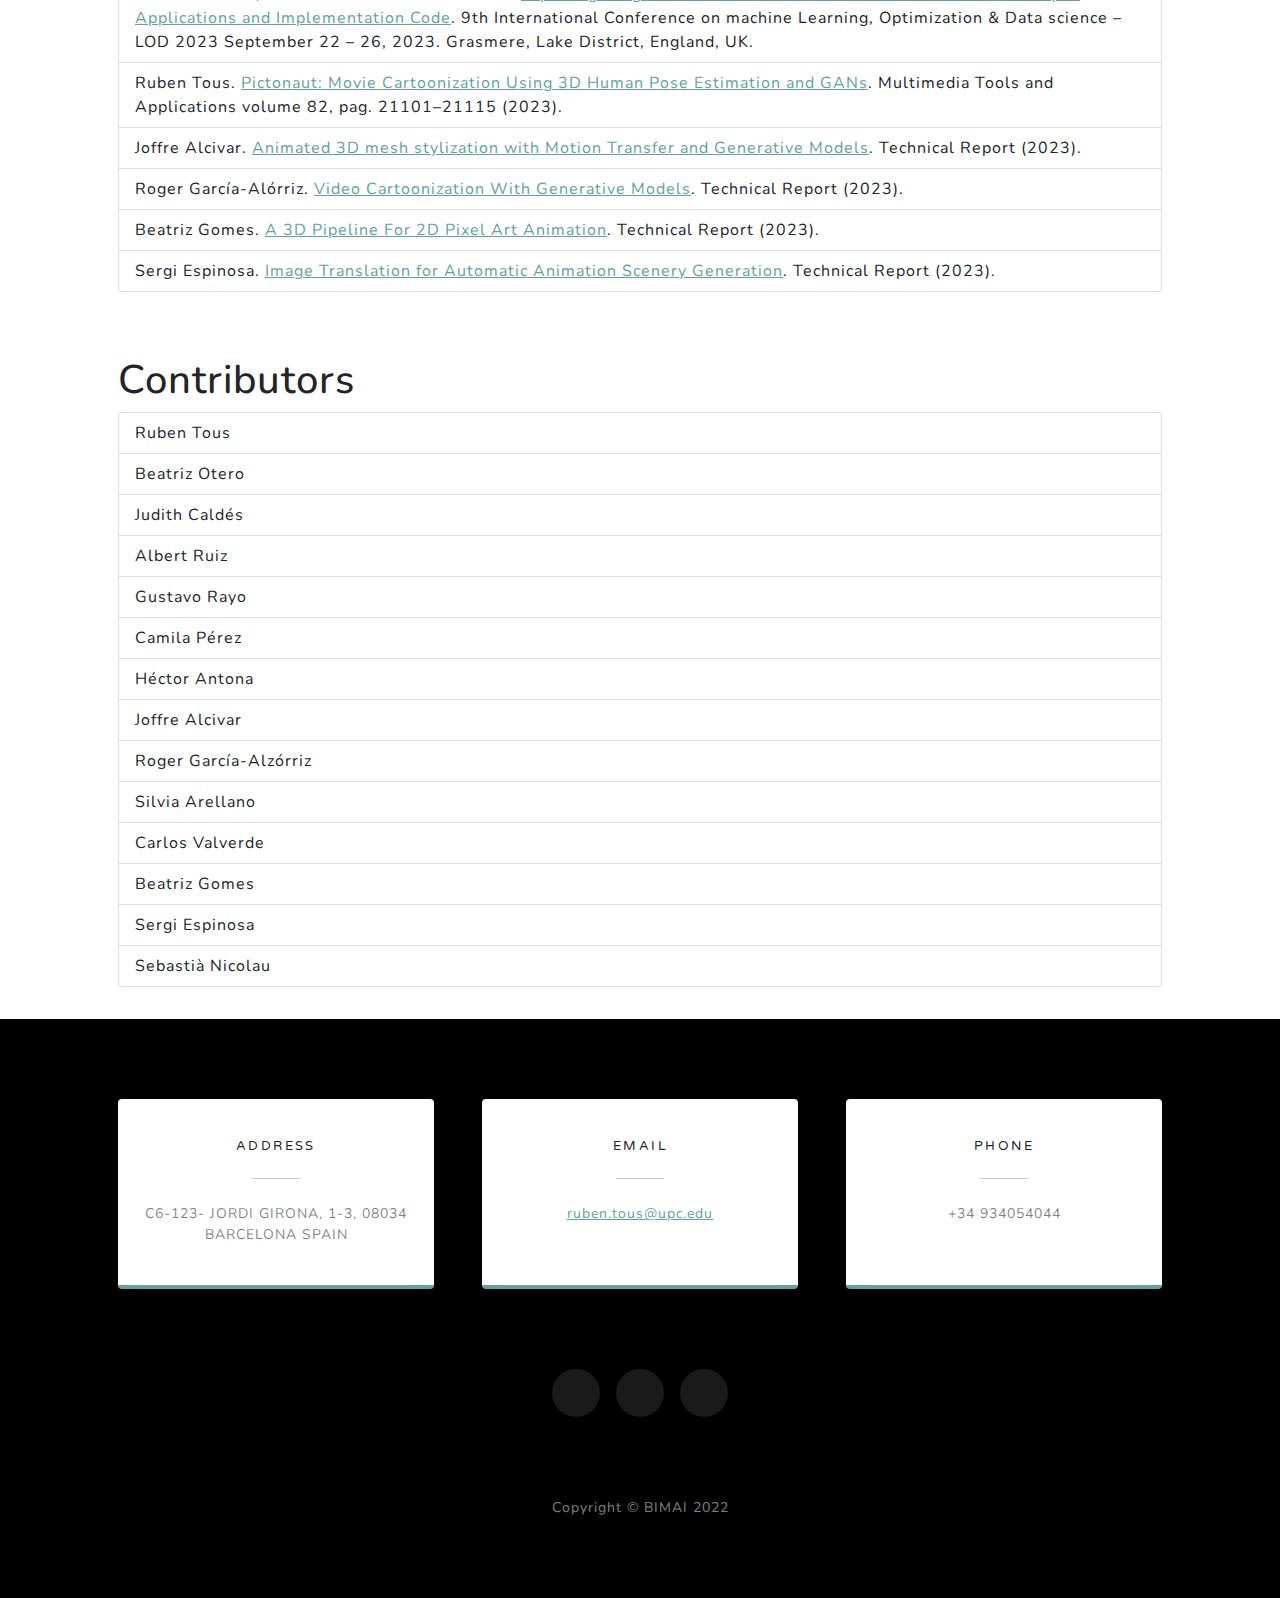
==== commit 517494f7: "nc" ====
--- a/index.html
+++ b/index.html
@@ -170,8 +170,8 @@
             <div class="container px-4 px-lg-5">
             <h1>Latest publications</h1>
             <ul class="list-group">
-              <li class="list-group-item">Gustavo Rayo and Ruben Tous<a href="https://www.mdpi.com/1999-4893/17/8/330">Temporally Coherent Video Cartoonization for Animation Scenery Generation. </a>Electronics 2024, 13(17), 3462. https://doi.org/10.3390/electronics13173462 (August 2024).</li>
-              <li class="list-group-item">Ruben Tous<a href="https://www.mdpi.com/1999-4893/17/8/330">Lester: Rotoscope Animation through Video Object Segmentation and Tracking. </a>Algorithms 17, no. 8: 330. https://doi.org/10.3390/a17080330 (2024).</li>
+              <li class="list-group-item">Gustavo Rayo and Ruben Tous. <a href="https://www.mdpi.com/1999-4893/17/8/330">Temporally Coherent Video Cartoonization for Animation Scenery Generation</a>. Electronics 2024, 13(17), 3462. https://doi.org/10.3390/electronics13173462 (August 2024).</li>
+              <li class="list-group-item">Ruben Tous<a href="https://www.mdpi.com/1999-4893/17/8/330">Lester: Rotoscope Animation through Video Object Segmentation and Tracking</a>. Algorithms 17, no. 8: 330. https://doi.org/10.3390/a17080330 (2024).</li>
               <li class="list-group-item">Judith Caldés. <a href="https://upcommons.upc.edu/browse">Quality Assessment of State-of-the-Art 2D Animation Interpolation</a>. Technical Report (2024).</li>
               <li class="list-group-item">Albert Ruiz. <a href="https://upcommons.upc.edu/browse">Creation of a procedural planet generation tool in C++ for videogame development</a>. Technical Report (2024).</li>
               
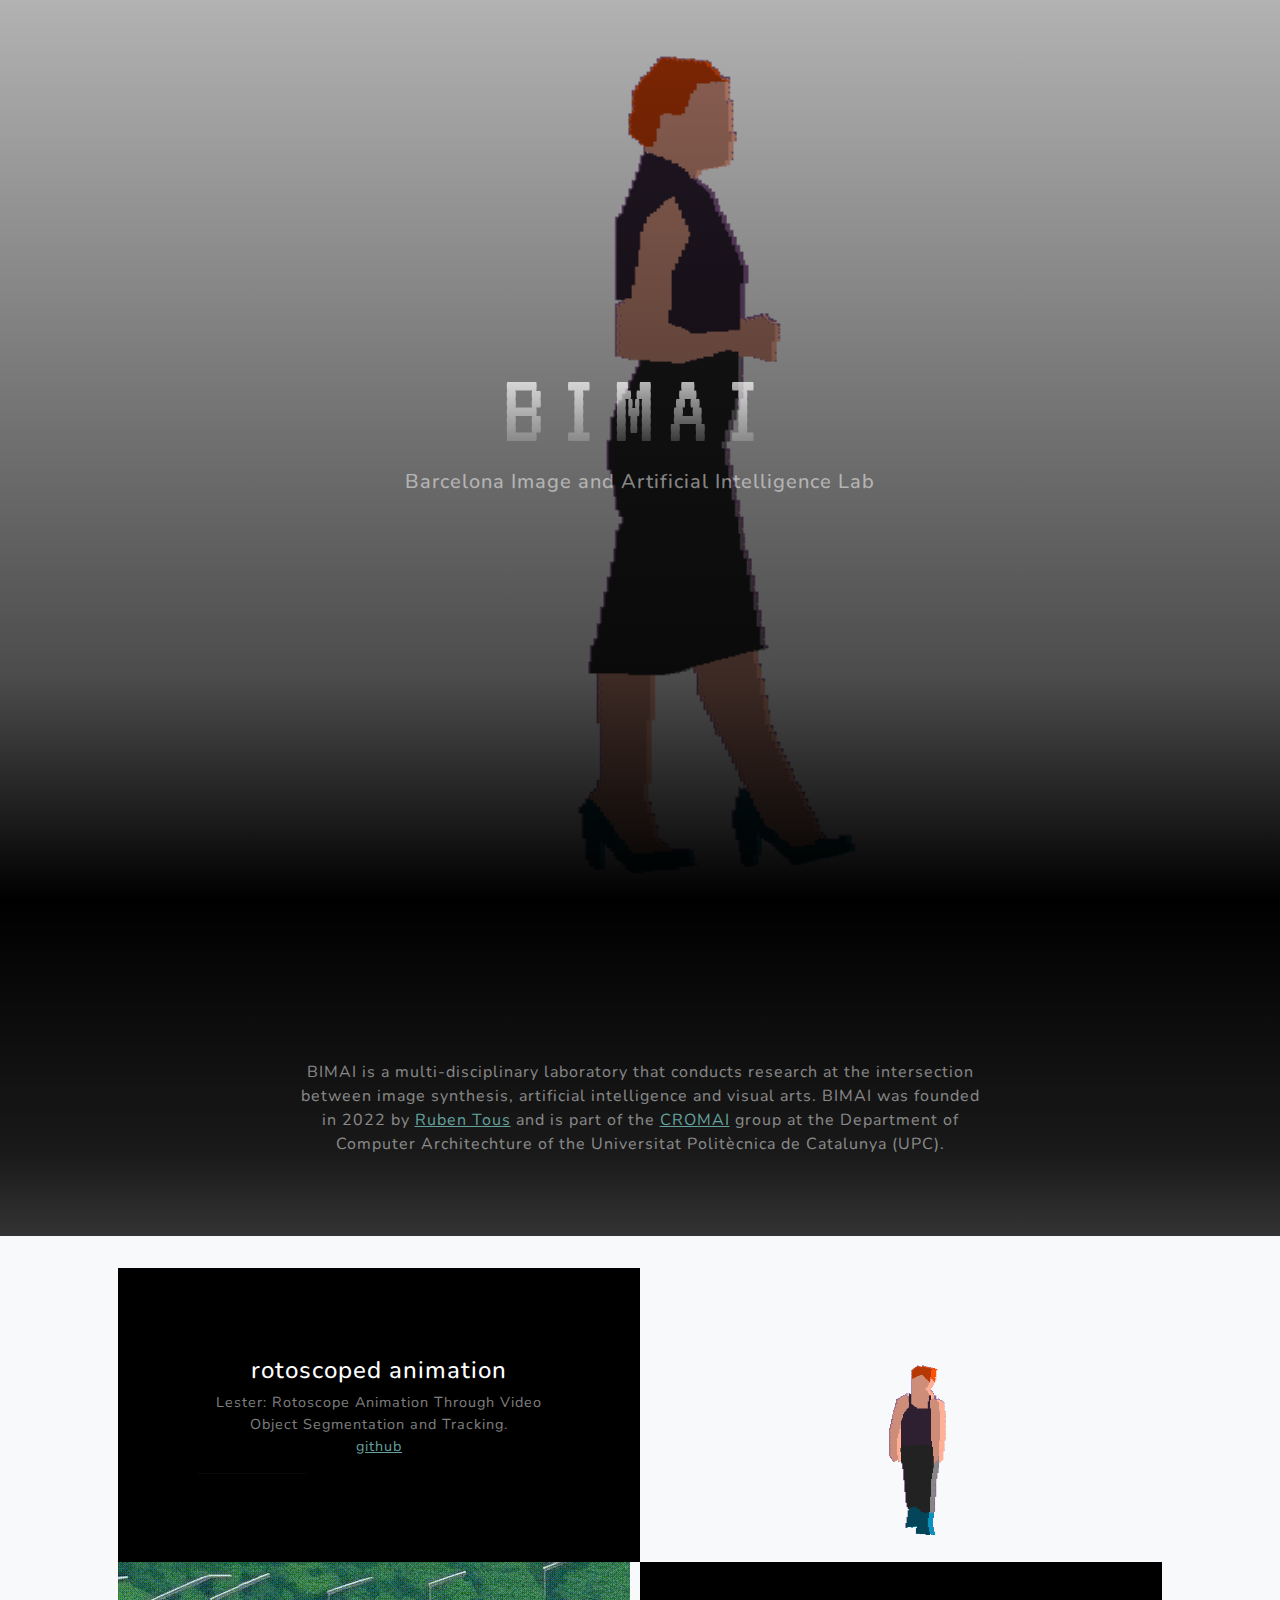
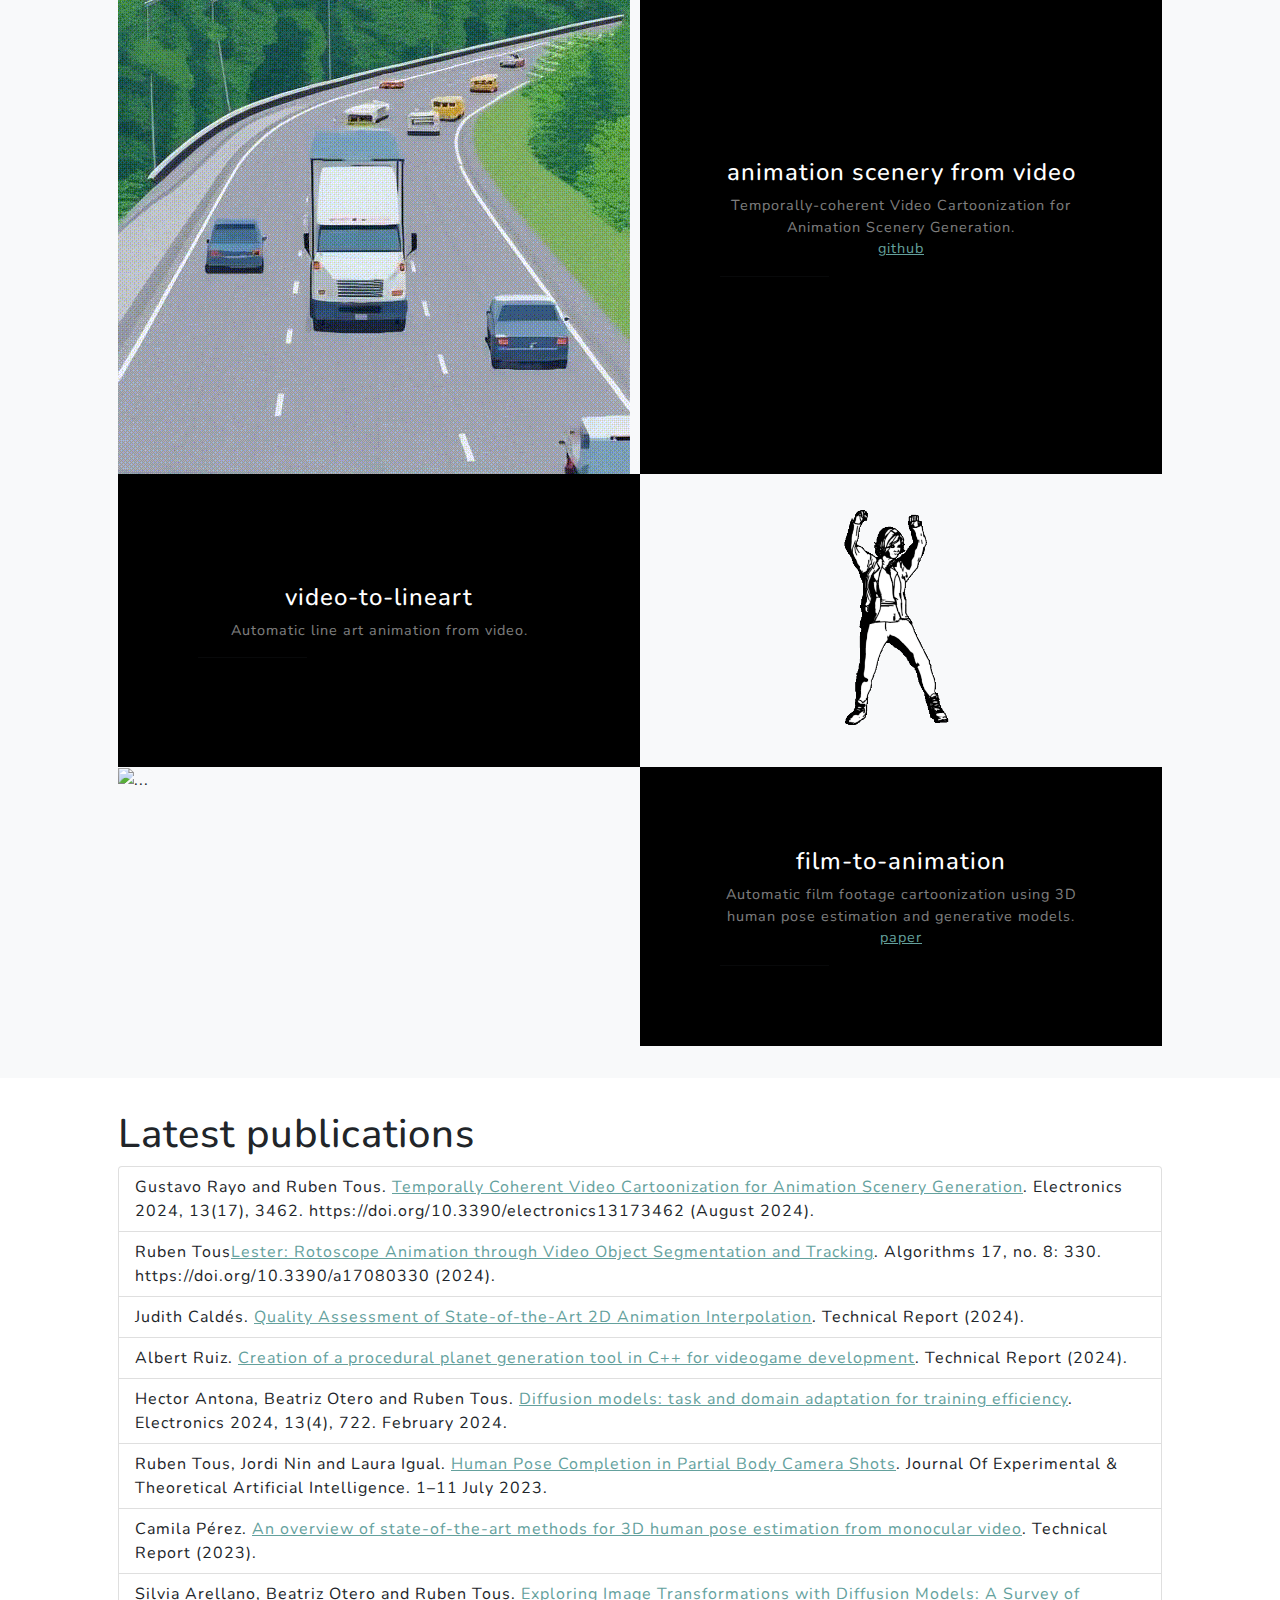
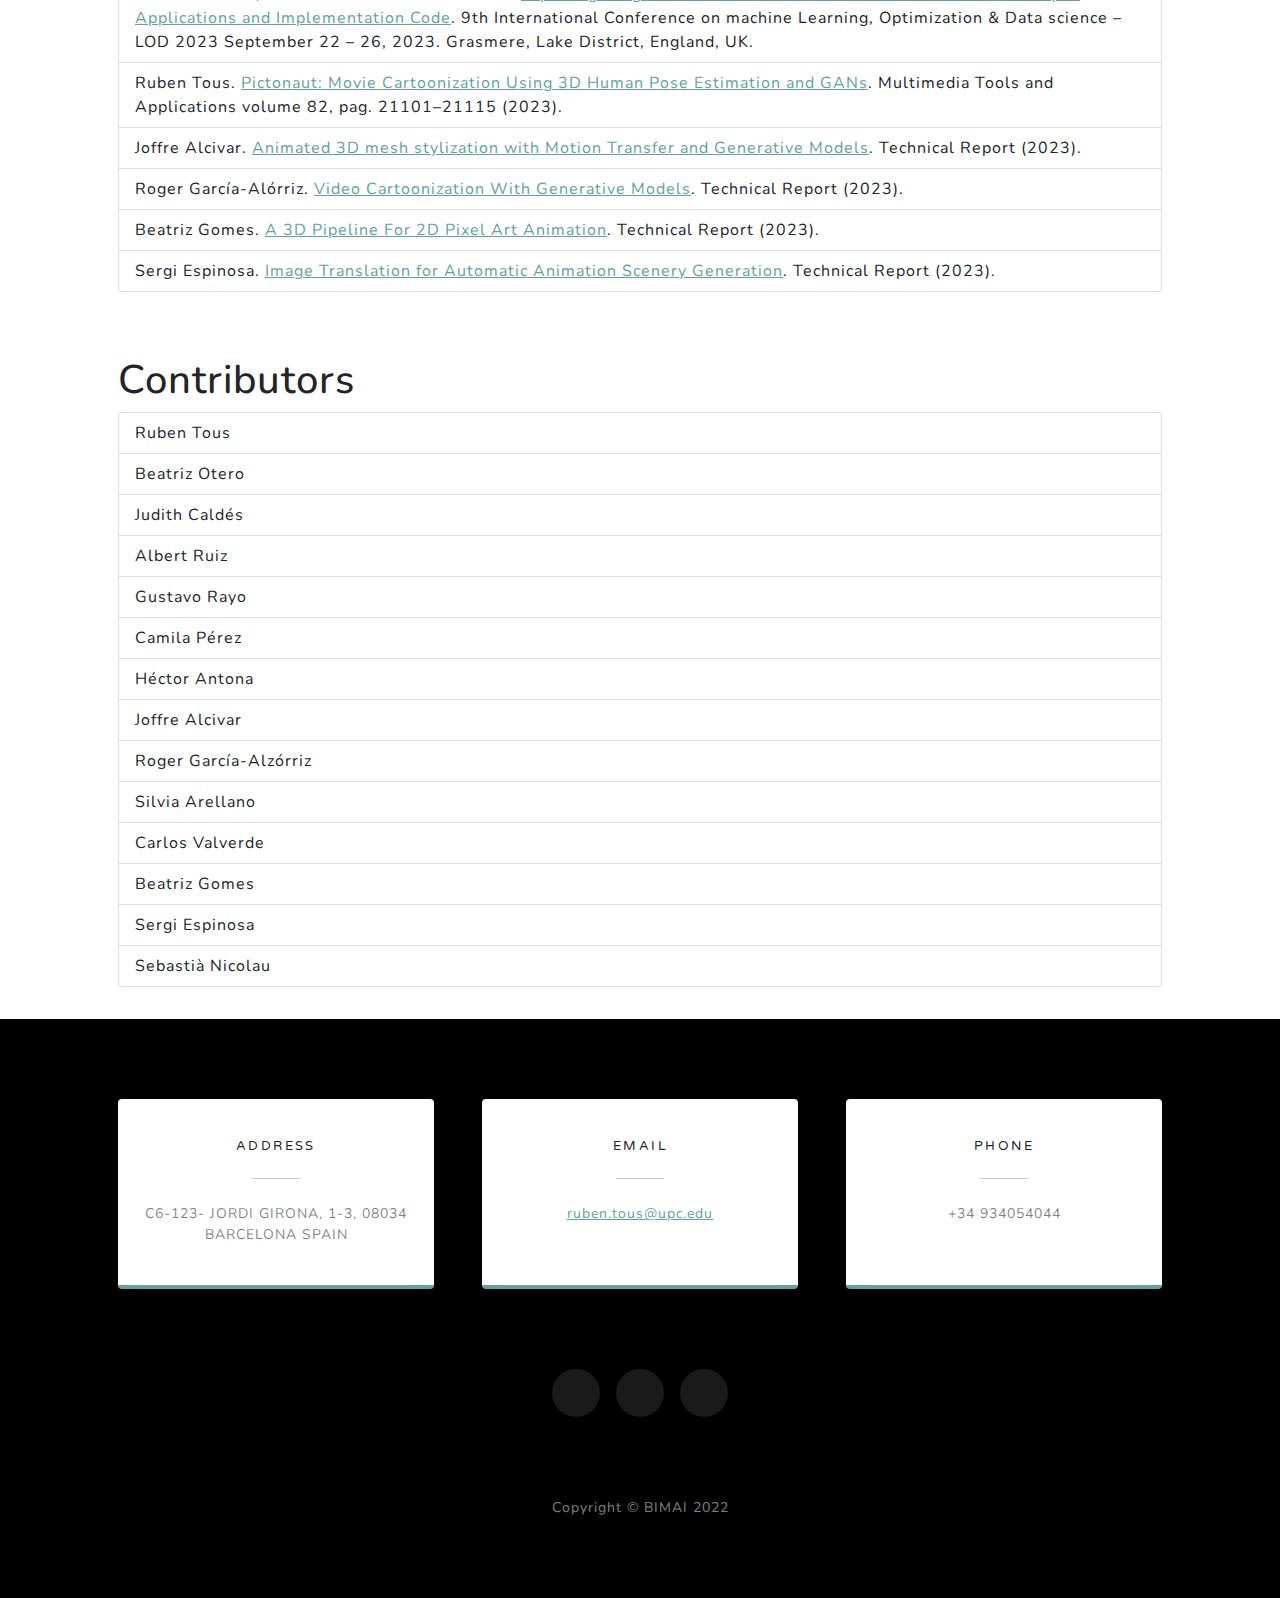
==== commit 4b2c38e2: "nc" ====
--- a/index.html
+++ b/index.html
@@ -170,7 +170,7 @@
             <div class="container px-4 px-lg-5">
             <h1>Latest publications</h1>
             <ul class="list-group">
-              <li class="list-group-item">Gustavo Rayo and Ruben Tous. <a href="https://www.mdpi.com/1999-4893/17/8/330">Temporally Coherent Video Cartoonization for Animation Scenery Generation</a>. Electronics 2024, 13(17), 3462. https://doi.org/10.3390/electronics13173462 (August 2024).</li>
+              <li class="list-group-item">Gustavo Rayo and Ruben Tous. <a href="https://www.mdpi.com/2079-9292/13/17/3462">Temporally Coherent Video Cartoonization for Animation Scenery Generation</a>. Electronics 2024, 13(17), 3462. https://doi.org/10.3390/electronics13173462 (August 2024).</li>
               <li class="list-group-item">Ruben Tous<a href="https://www.mdpi.com/1999-4893/17/8/330">Lester: Rotoscope Animation through Video Object Segmentation and Tracking</a>. Algorithms 17, no. 8: 330. https://doi.org/10.3390/a17080330 (2024).</li>
               <li class="list-group-item">Judith Caldés. <a href="https://upcommons.upc.edu/browse">Quality Assessment of State-of-the-Art 2D Animation Interpolation</a>. Technical Report (2024).</li>
               <li class="list-group-item">Albert Ruiz. <a href="https://upcommons.upc.edu/browse">Creation of a procedural planet generation tool in C++ for videogame development</a>. Technical Report (2024).</li>
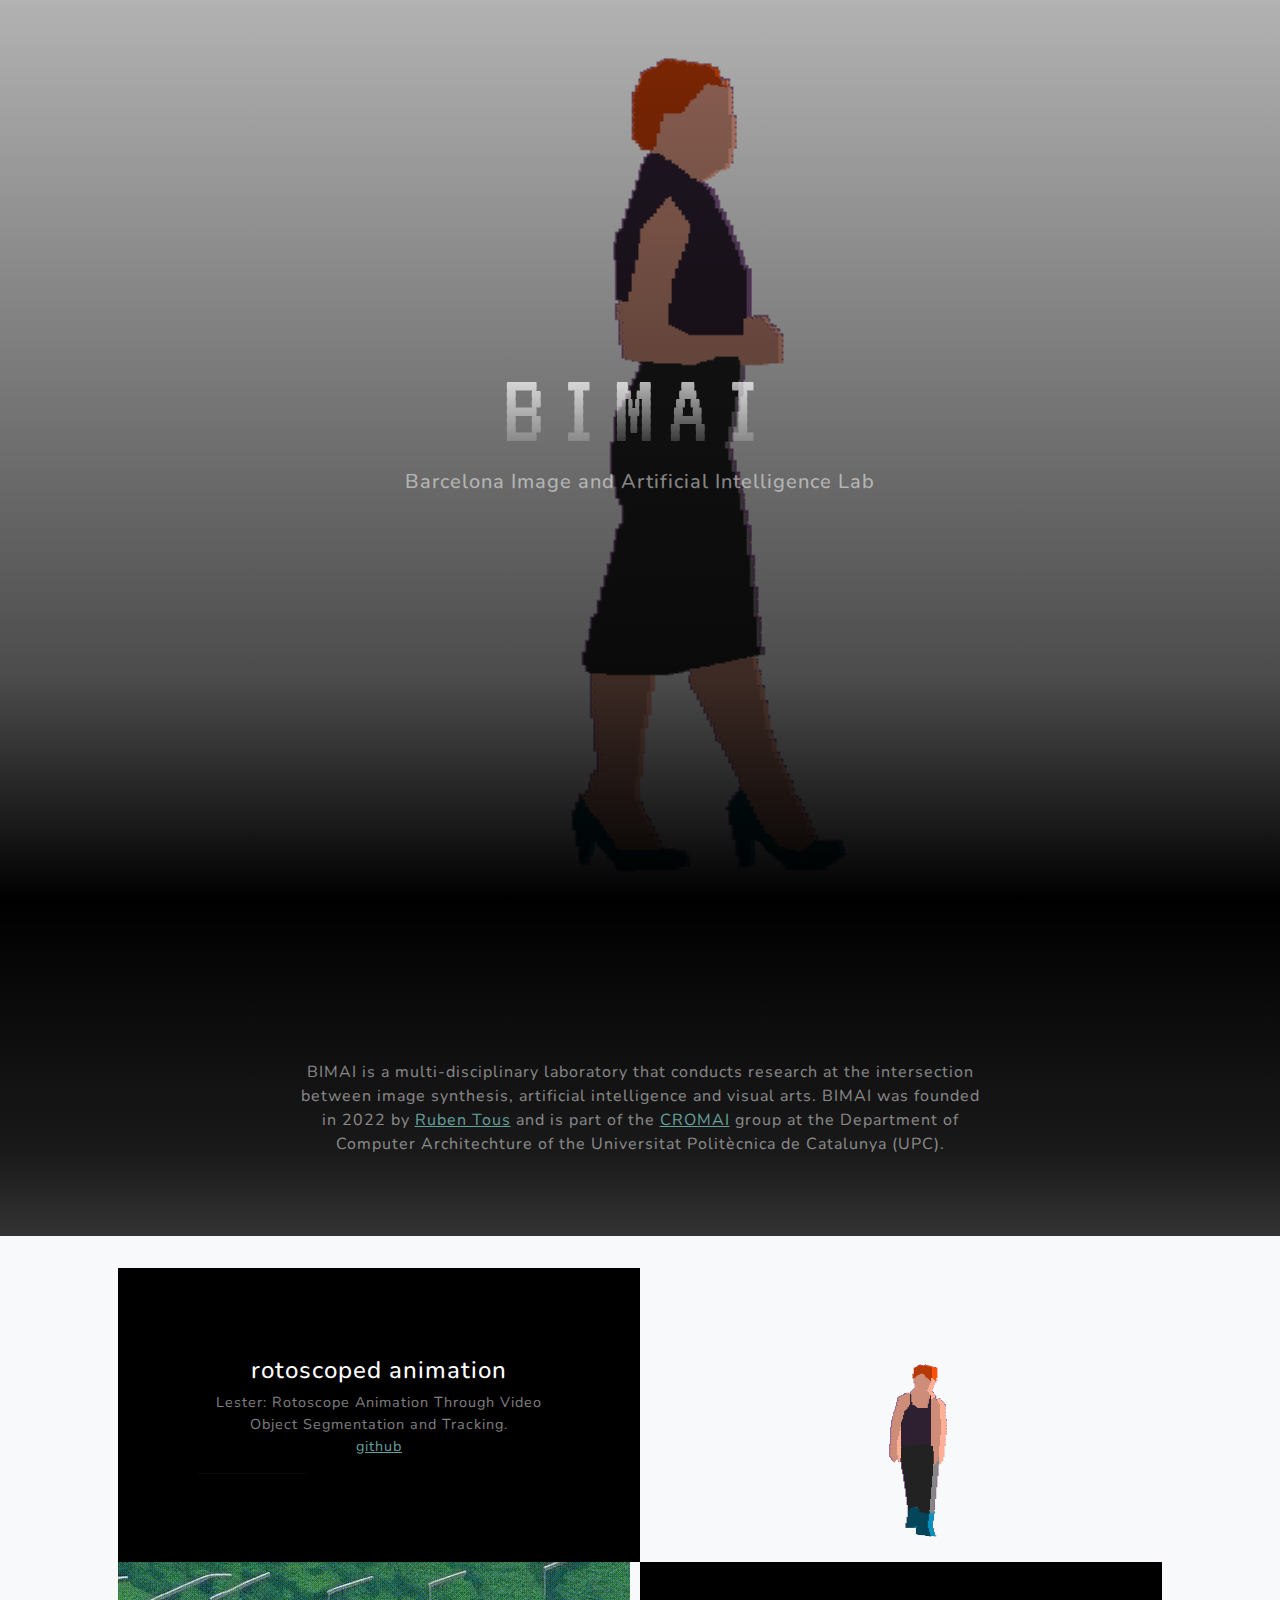
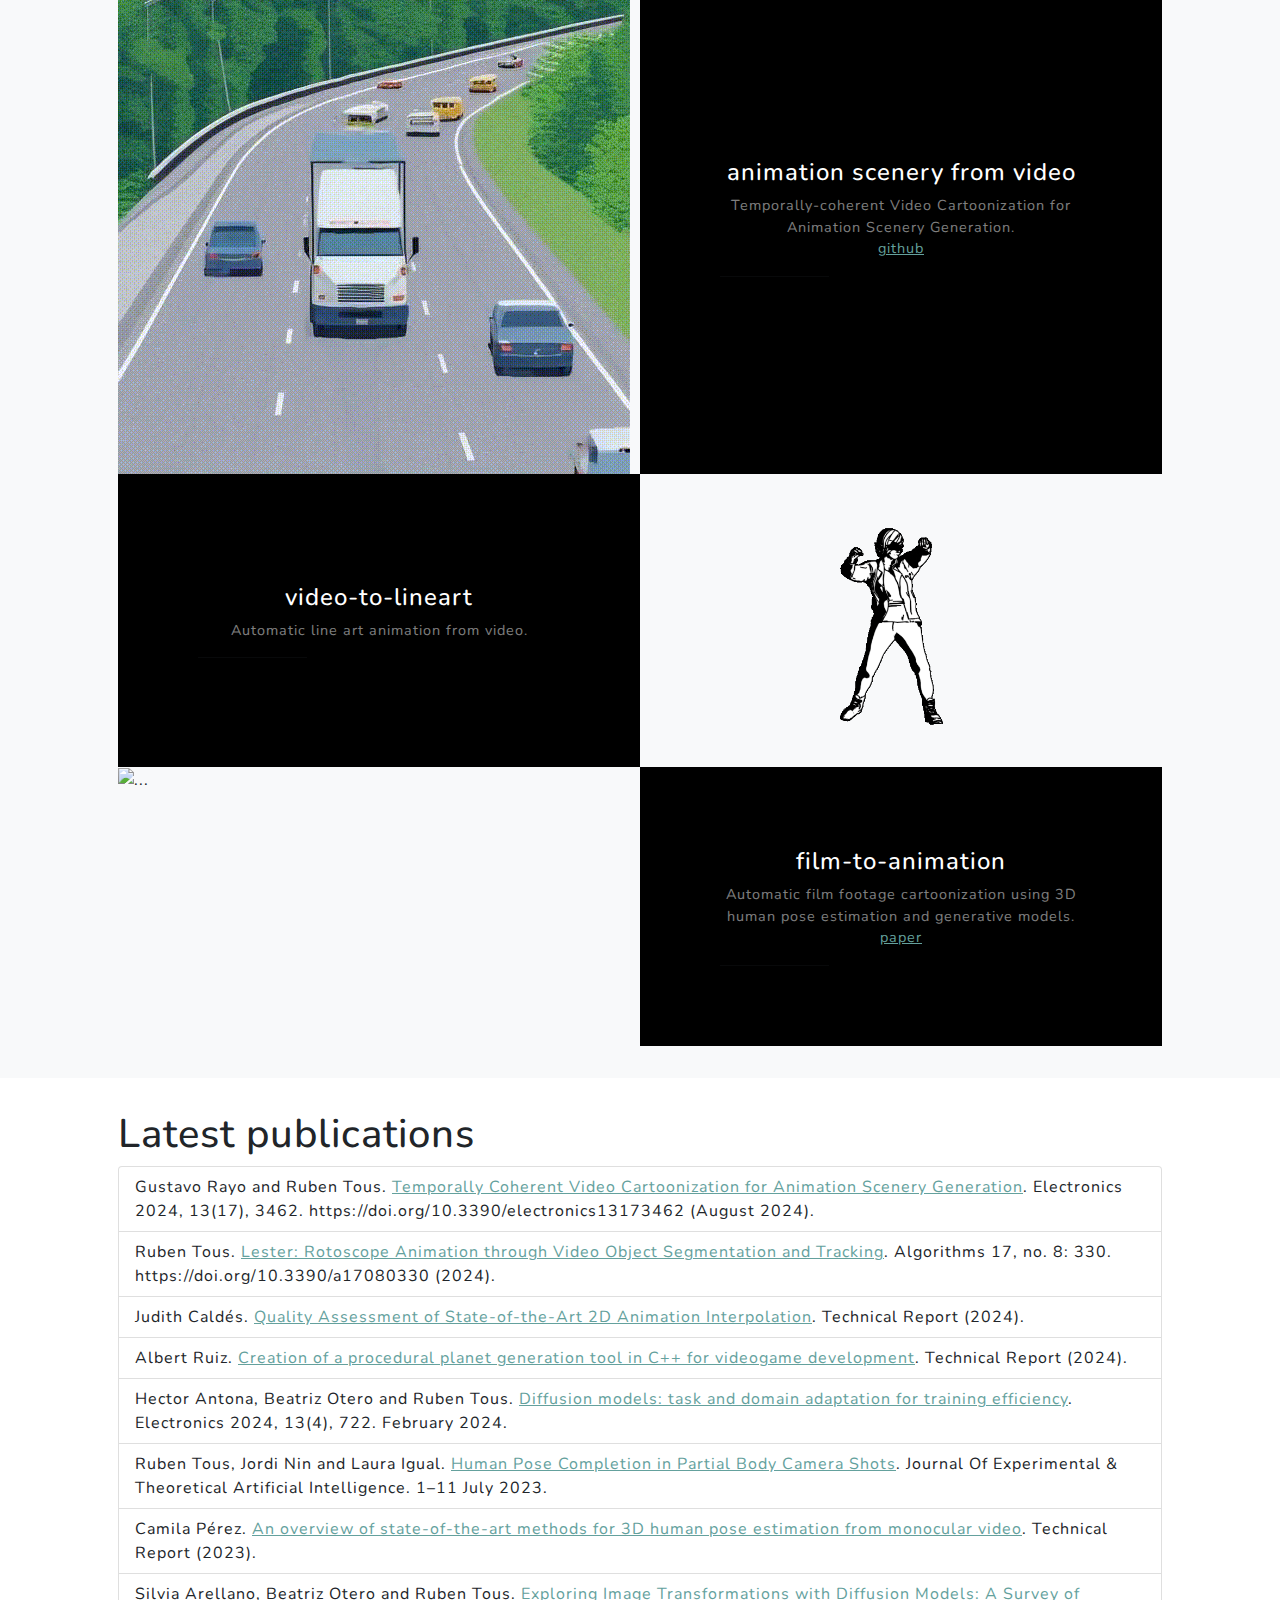
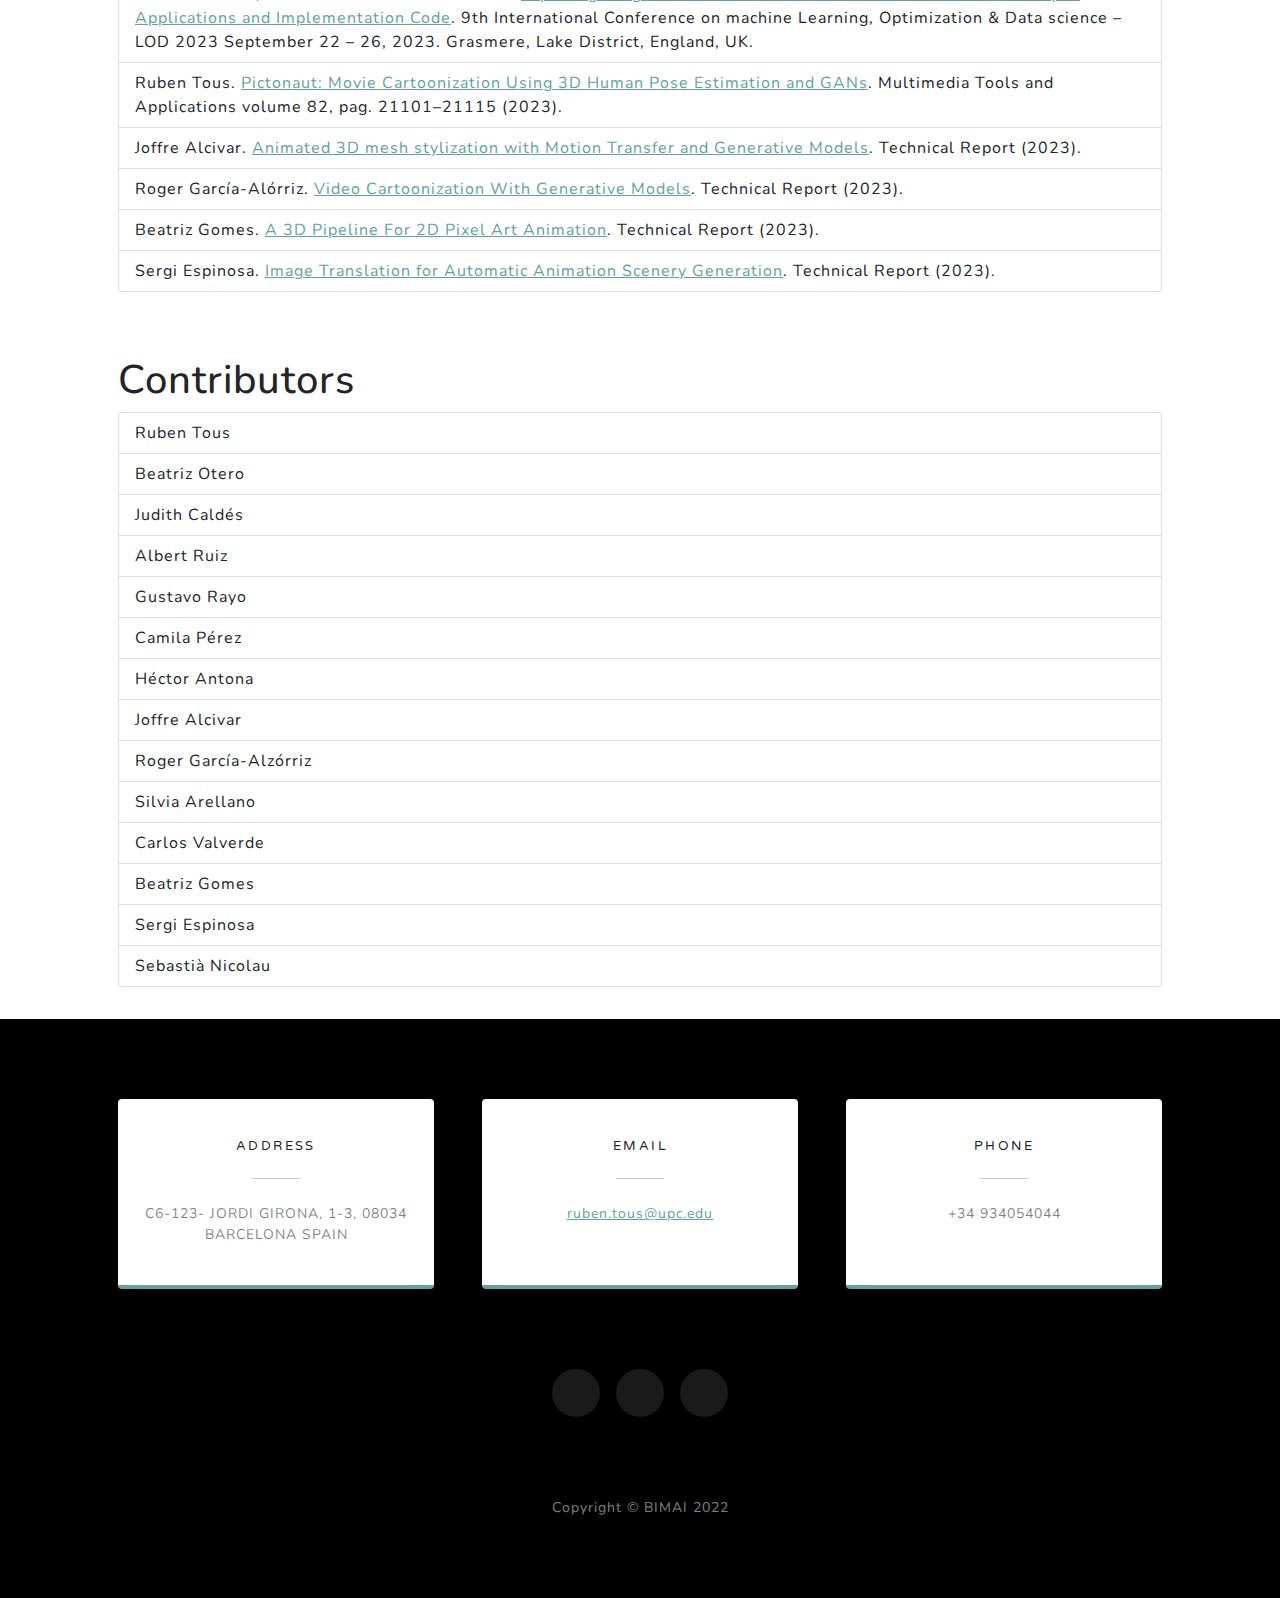
==== commit 93fe19e0: "nc" ====
--- a/index.html
+++ b/index.html
@@ -171,7 +171,7 @@
             <h1>Latest publications</h1>
             <ul class="list-group">
               <li class="list-group-item">Gustavo Rayo and Ruben Tous. <a href="https://www.mdpi.com/2079-9292/13/17/3462">Temporally Coherent Video Cartoonization for Animation Scenery Generation</a>. Electronics 2024, 13(17), 3462. https://doi.org/10.3390/electronics13173462 (August 2024).</li>
-              <li class="list-group-item">Ruben Tous<a href="https://www.mdpi.com/1999-4893/17/8/330">Lester: Rotoscope Animation through Video Object Segmentation and Tracking</a>. Algorithms 17, no. 8: 330. https://doi.org/10.3390/a17080330 (2024).</li>
+              <li class="list-group-item">Ruben Tous. <a href="https://www.mdpi.com/1999-4893/17/8/330">Lester: Rotoscope Animation through Video Object Segmentation and Tracking</a>. Algorithms 17, no. 8: 330. https://doi.org/10.3390/a17080330 (2024).</li>
               <li class="list-group-item">Judith Caldés. <a href="https://upcommons.upc.edu/browse">Quality Assessment of State-of-the-Art 2D Animation Interpolation</a>. Technical Report (2024).</li>
               <li class="list-group-item">Albert Ruiz. <a href="https://upcommons.upc.edu/browse">Creation of a procedural planet generation tool in C++ for videogame development</a>. Technical Report (2024).</li>
               
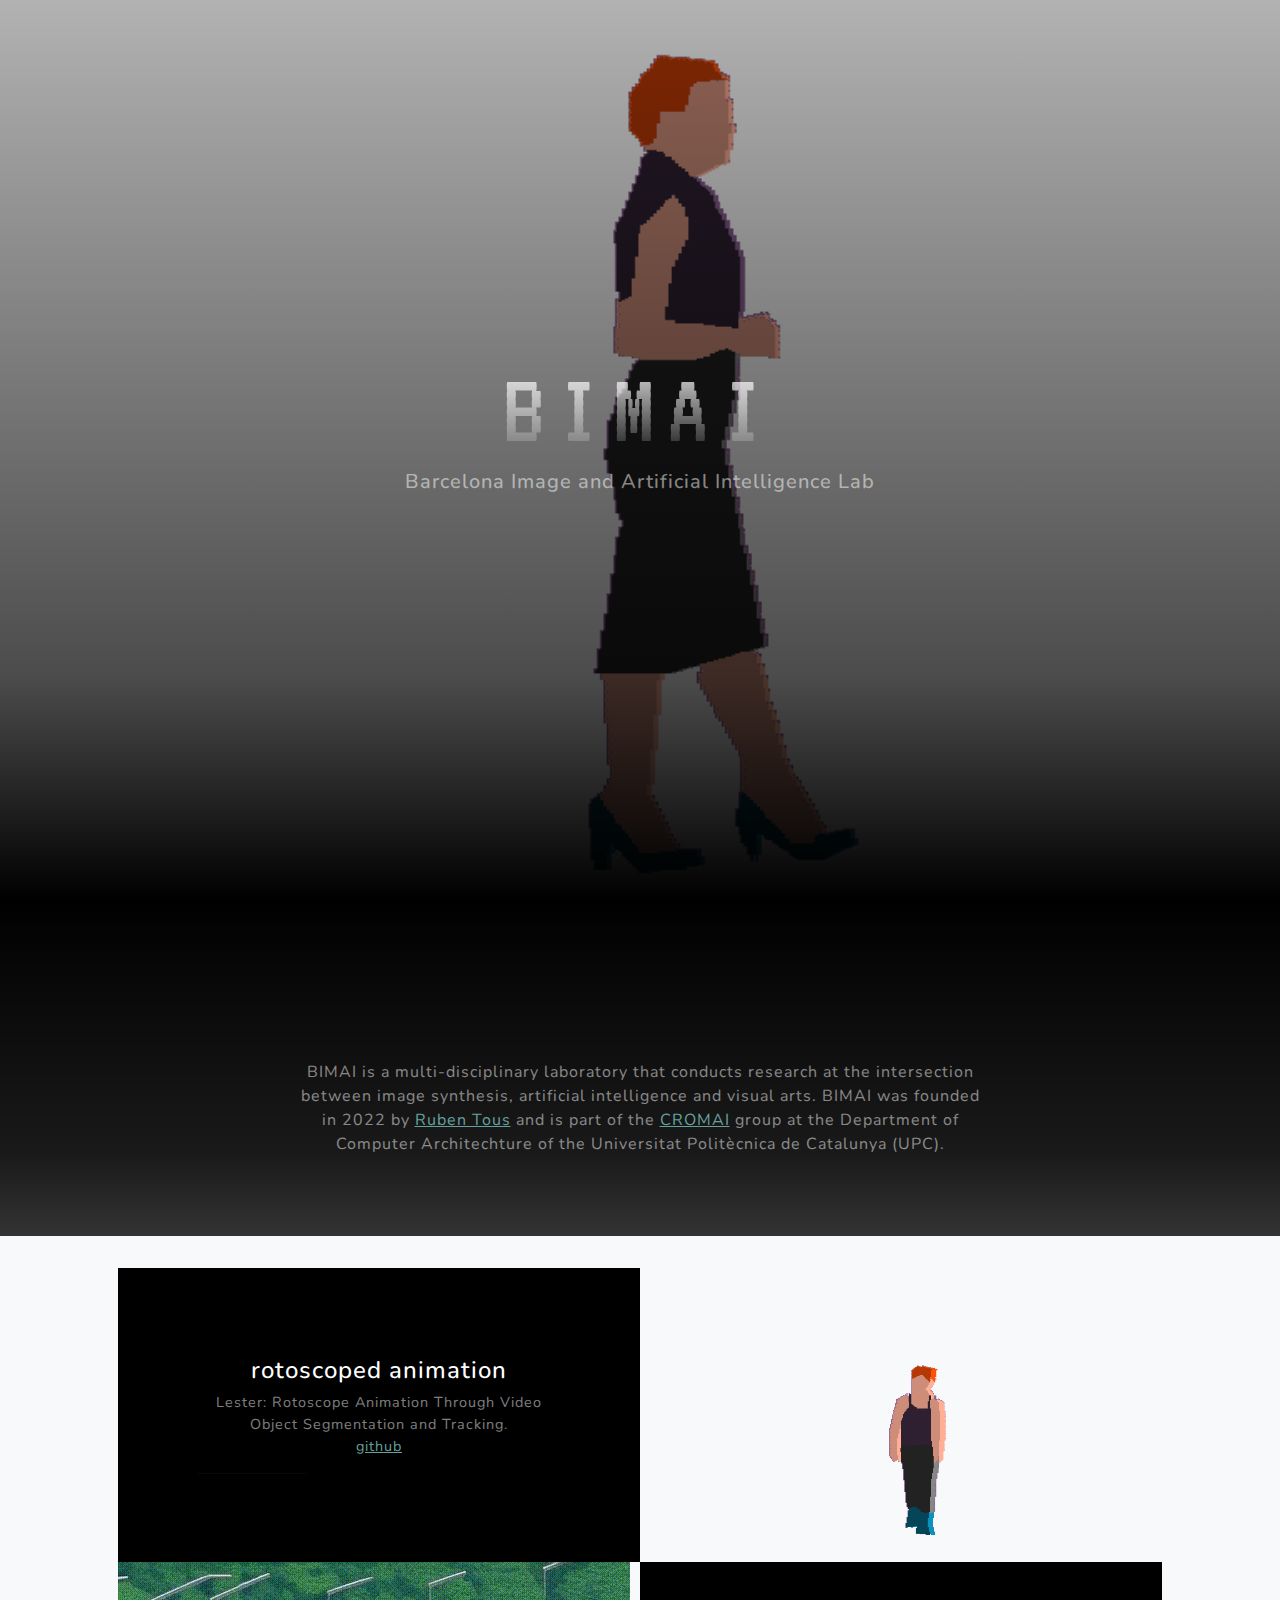
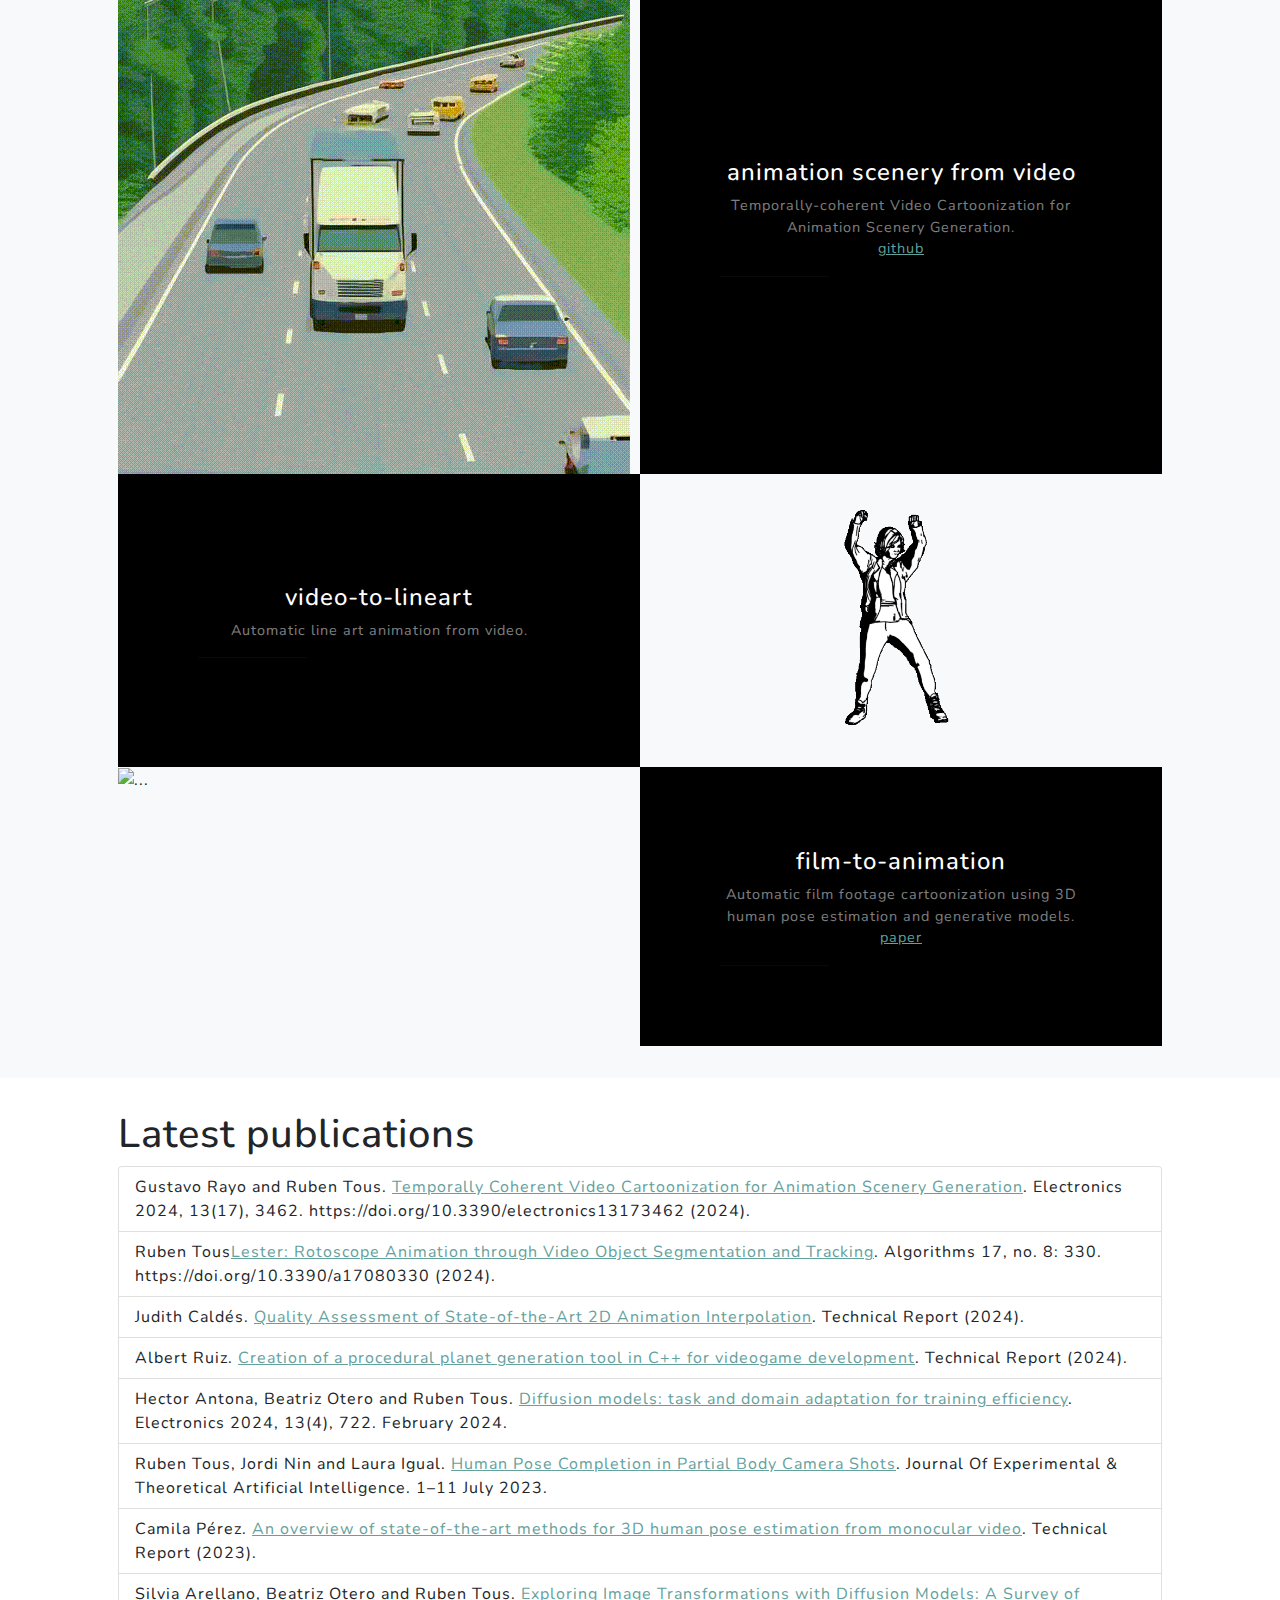
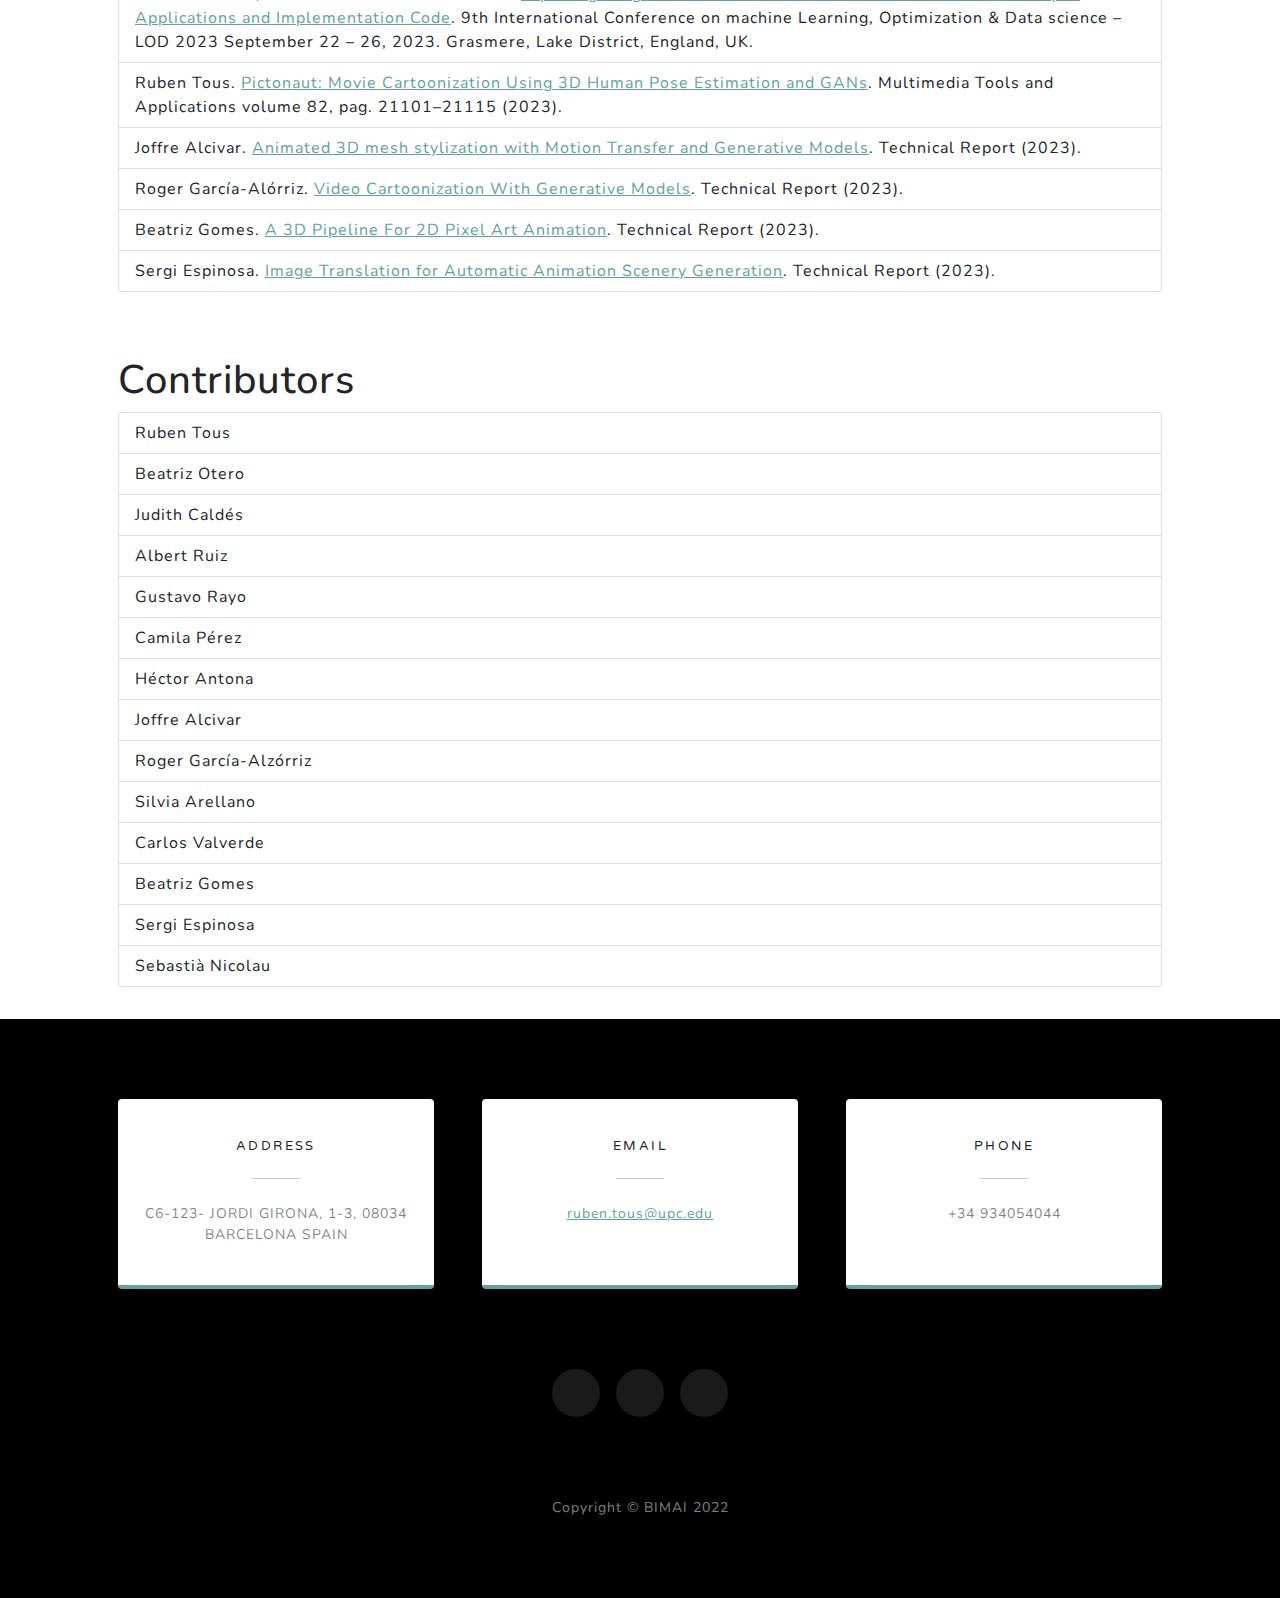
==== commit ce781f34: "nc" ====
--- a/index.html
+++ b/index.html
@@ -170,8 +170,8 @@
             <div class="container px-4 px-lg-5">
             <h1>Latest publications</h1>
             <ul class="list-group">
-              <li class="list-group-item">Gustavo Rayo and Ruben Tous. <a href="https://www.mdpi.com/2079-9292/13/17/3462">Temporally Coherent Video Cartoonization for Animation Scenery Generation</a>. Electronics 2024, 13(17), 3462. https://doi.org/10.3390/electronics13173462 (August 2024).</li>
-              <li class="list-group-item">Ruben Tous. <a href="https://www.mdpi.com/1999-4893/17/8/330">Lester: Rotoscope Animation through Video Object Segmentation and Tracking</a>. Algorithms 17, no. 8: 330. https://doi.org/10.3390/a17080330 (2024).</li>
+              <li class="list-group-item">Gustavo Rayo and Ruben Tous. <a href="https://www.mdpi.com/1999-4893/17/8/330">Temporally Coherent Video Cartoonization for Animation Scenery Generation</a>. Electronics 2024, 13(17), 3462. https://doi.org/10.3390/electronics13173462 (2024).</li>
+              <li class="list-group-item">Ruben Tous<a href="https://www.mdpi.com/1999-4893/17/8/330">Lester: Rotoscope Animation through Video Object Segmentation and Tracking</a>. Algorithms 17, no. 8: 330. https://doi.org/10.3390/a17080330 (2024).</li>
               <li class="list-group-item">Judith Caldés. <a href="https://upcommons.upc.edu/browse">Quality Assessment of State-of-the-Art 2D Animation Interpolation</a>. Technical Report (2024).</li>
               <li class="list-group-item">Albert Ruiz. <a href="https://upcommons.upc.edu/browse">Creation of a procedural planet generation tool in C++ for videogame development</a>. Technical Report (2024).</li>
               
